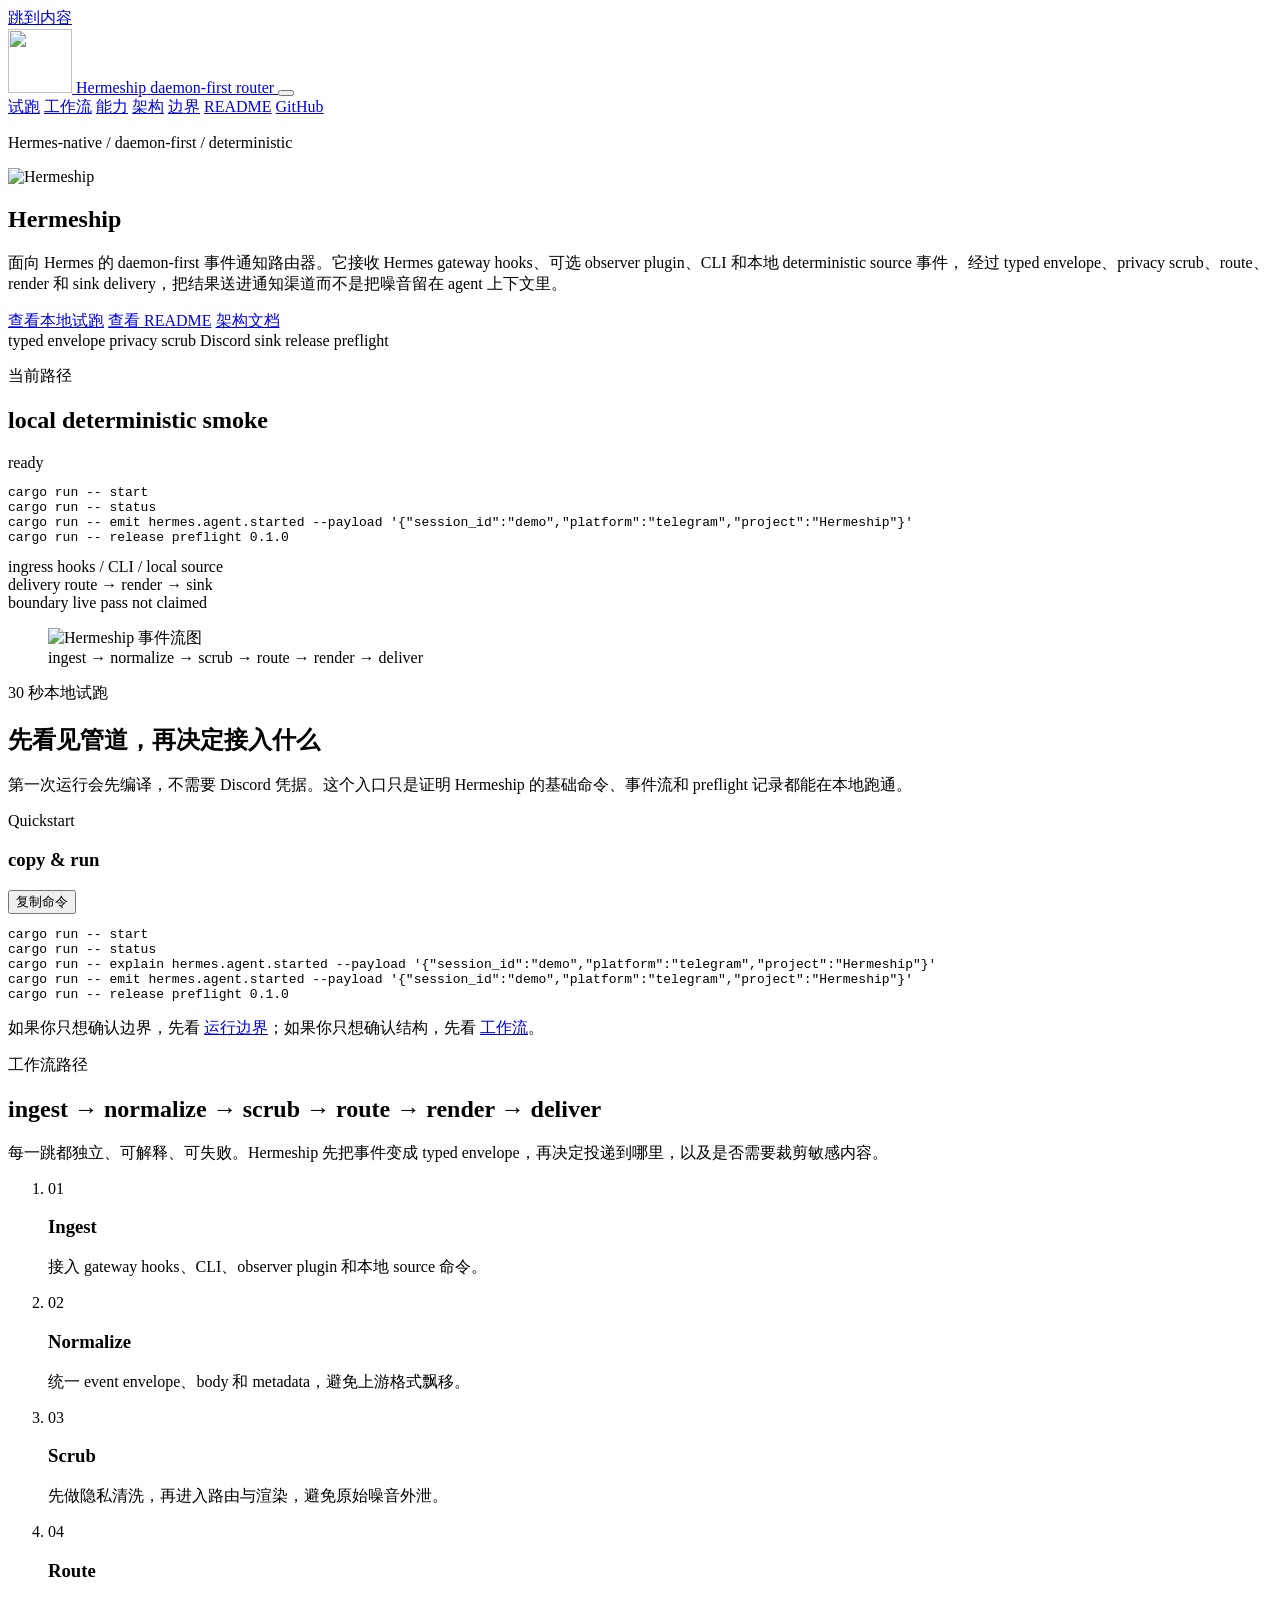
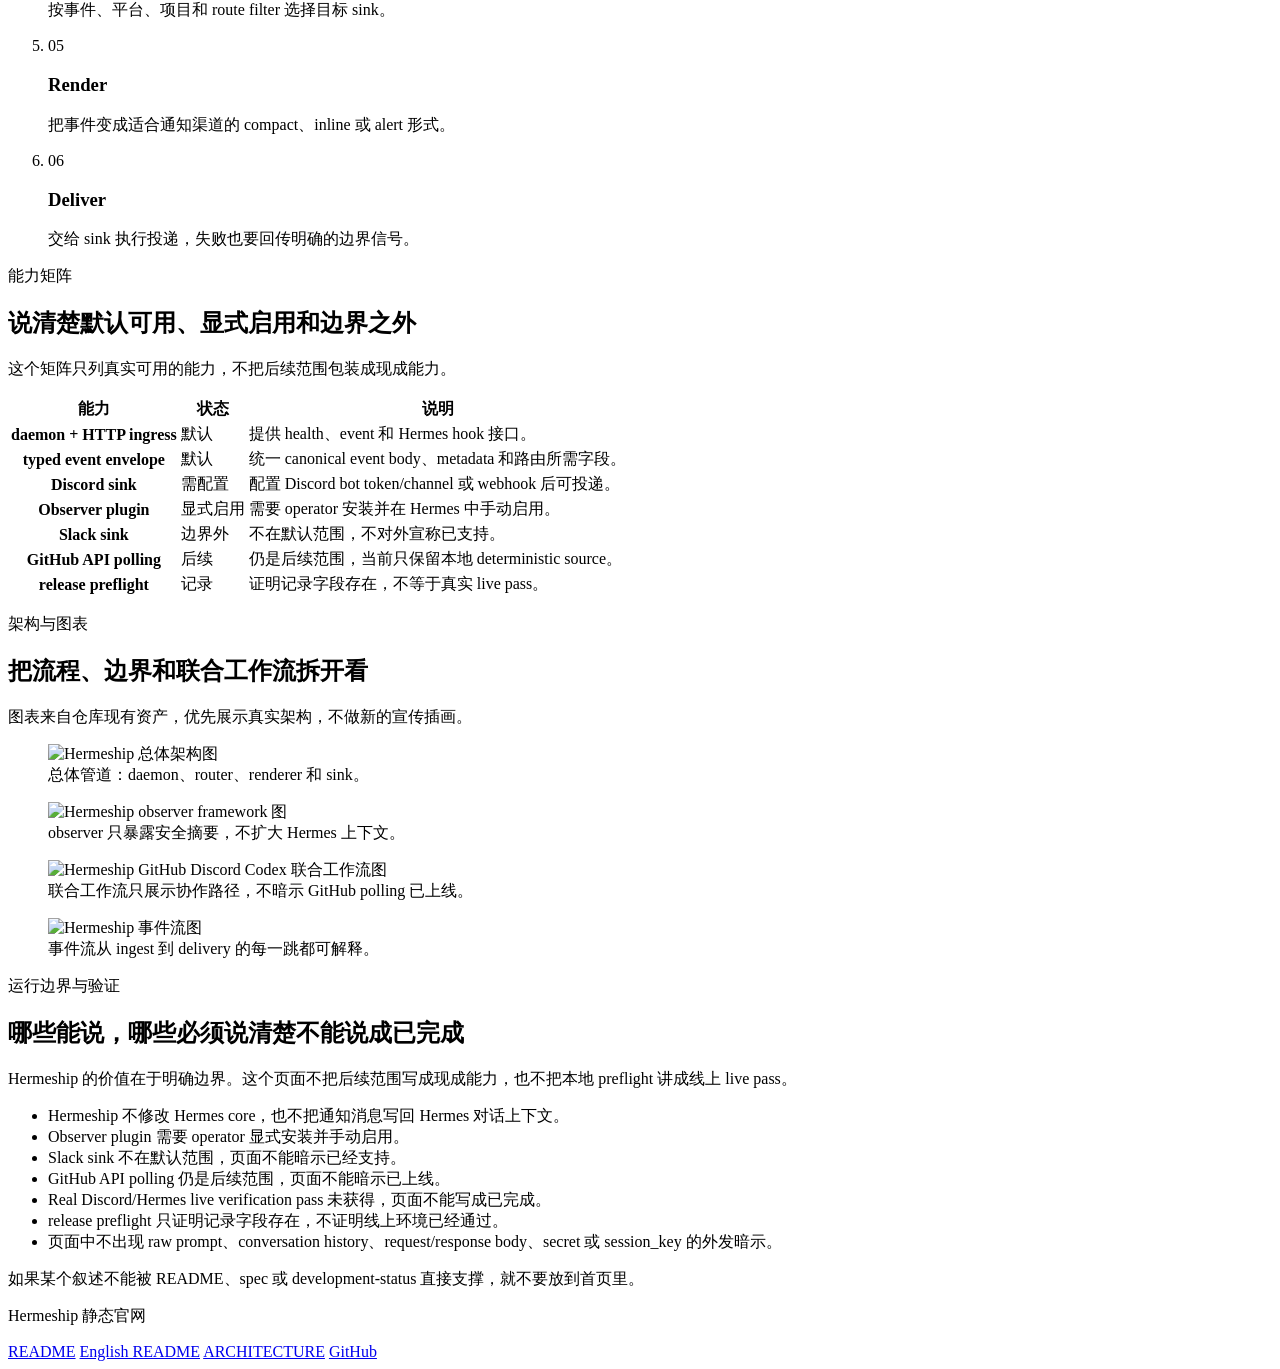
==== index.html @ 2b34359e "chore: 配置 Hermeship GitHub Pages 发布 - 新增 GitHub Pages Actions workflow，将 site/ 作为静态站根目录发布 - 添加 site/" ====
<!DOCTYPE html>
<html lang="zh-CN">
<head>
  <meta charset="utf-8" />
  <meta name="viewport" content="width=device-width, initial-scale=1" />
  <meta
    name="description"
    content="Hermeship 是面向 Hermes 的 daemon-first 事件通知路由器，接收 hooks、CLI 和本地 deterministic source 事件，并通过 typed envelope、privacy scrub、route、render 和 sink delivery 送达通知渠道。"
  />
  <meta name="theme-color" content="#090b10" />
  <title>Hermeship — daemon-first 事件通知路由器</title>
  <link rel="icon" href="./assets/branding/hermeship-icon.png" />
  <link rel="apple-touch-icon" href="./assets/branding/hermeship-icon.png" />
  <link rel="stylesheet" href="./css/styles.css?v=20260623-2" />
  <script src="./js/main.js?v=20260623-2" defer></script>
</head>
<body>
  <a class="skip-link" href="#main">跳到内容</a>

  <header class="site-header" id="top">
    <nav class="nav" aria-label="主要导航">
      <div class="container nav__inner">
        <a class="brand" href="#top" aria-label="Hermeship 首页">
          <img class="brand__icon" src="./assets/branding/hermeship-icon.png" alt="" width="64" height="64" />
          <span class="brand__text">
            <span class="brand__name">Hermeship</span>
            <span class="brand__meta">daemon-first router</span>
          </span>
        </a>

        <button class="nav__toggle" type="button" aria-expanded="false" aria-controls="primary-nav" aria-label="打开导航">
          <span></span>
          <span></span>
          <span></span>
        </button>

        <div class="nav__panel" id="primary-nav">
          <a href="#quickstart" data-nav-link>试跑</a>
          <a href="#workflow" data-nav-link>工作流</a>
          <a href="#capabilities" data-nav-link>能力</a>
          <a href="#architecture" data-nav-link>架构</a>
          <a href="#boundaries" data-nav-link>边界</a>
          <a class="nav__button" href="https://github.com/zcxGGmu/hermeship/blob/main/README.md" target="_blank" rel="noreferrer">README</a>
          <a class="nav__button nav__button--ghost" href="https://github.com/zcxGGmu/hermeship" target="_blank" rel="noreferrer">GitHub</a>
        </div>
      </div>
      <div class="nav__scrim" hidden></div>
    </nav>

    <section class="hero">
      <div class="container hero__grid">
        <div class="hero__copy">
          <p class="eyebrow">Hermes-native / daemon-first / deterministic</p>
          <img
            class="hero__lockup"
            src="./assets/branding/hermeship-lockup.png"
            alt="Hermeship"
            width="1280"
            height="360"
            loading="eager"
            decoding="async"
          />
          <h1>Hermeship</h1>
          <p class="hero__lede">
            面向 Hermes 的 daemon-first 事件通知路由器。它接收 Hermes gateway hooks、可选 observer plugin、CLI 和本地 deterministic source 事件，
            经过 typed envelope、privacy scrub、route、render 和 sink delivery，把结果送进通知渠道而不是把噪音留在 agent 上下文里。
          </p>

          <div class="hero__actions">
            <a class="button button--primary" href="#quickstart">查看本地试跑</a>
            <a class="button button--secondary" href="https://github.com/zcxGGmu/hermeship/blob/main/README.md" target="_blank" rel="noreferrer">查看 README</a>
            <a class="button button--secondary" href="https://github.com/zcxGGmu/hermeship/blob/main/ARCHITECTURE.md" target="_blank" rel="noreferrer">架构文档</a>
          </div>

          <div class="hero__chips" aria-label="核心特征">
            <span class="chip">typed envelope</span>
            <span class="chip">privacy scrub</span>
            <span class="chip">Discord sink</span>
            <span class="chip">release preflight</span>
          </div>
        </div>

        <aside class="hero__panel panel" aria-label="快速状态面板">
          <div class="panel__header">
            <div>
              <p class="panel__eyebrow">当前路径</p>
              <h2 class="panel__title">local deterministic smoke</h2>
            </div>
            <span class="status status--run">ready</span>
          </div>

          <pre class="terminal" id="hero-terminal"><code>cargo run -- start
cargo run -- status
cargo run -- emit hermes.agent.started --payload '{"session_id":"demo","platform":"telegram","project":"Hermeship"}'
cargo run -- release preflight 0.1.0</code></pre>

          <div class="panel__facts">
            <div class="fact">
              <span class="fact__label">ingress</span>
              <span class="fact__value">hooks / CLI / local source</span>
            </div>
            <div class="fact">
              <span class="fact__label">delivery</span>
              <span class="fact__value">route → render → sink</span>
            </div>
            <div class="fact">
              <span class="fact__label">boundary</span>
              <span class="fact__value">live pass not claimed</span>
            </div>
          </div>

          <figure class="panel__figure">
            <img
              src="./assets/diagrams/hermeship-event-flow.png"
              alt="Hermeship 事件流图"
              width="1280"
              height="760"
              loading="eager"
              decoding="async"
            />
            <figcaption>ingest → normalize → scrub → route → render → deliver</figcaption>
          </figure>
        </aside>
      </div>
    </section>
  </header>

  <main id="main">
    <section class="section" id="quickstart">
      <div class="container section__grid">
        <div class="section__intro">
          <p class="eyebrow">30 秒本地试跑</p>
          <h2>先看见管道，再决定接入什么</h2>
          <p>
            第一次运行会先编译，不需要 Discord 凭据。这个入口只是证明 Hermeship 的基础命令、事件流和 preflight 记录都能在本地跑通。
          </p>
        </div>

        <div class="panel">
          <div class="panel__header panel__header--tight">
            <div>
              <p class="panel__eyebrow">Quickstart</p>
              <h3 class="panel__title">copy & run</h3>
            </div>
            <button class="button button--small" type="button" data-copy-target="#quickstart-code">复制命令</button>
          </div>

          <pre class="terminal" id="quickstart-code"><code>cargo run -- start
cargo run -- status
cargo run -- explain hermes.agent.started --payload '{"session_id":"demo","platform":"telegram","project":"Hermeship"}'
cargo run -- emit hermes.agent.started --payload '{"session_id":"demo","platform":"telegram","project":"Hermeship"}'
cargo run -- release preflight 0.1.0</code></pre>

          <div class="panel__note">
            <p>如果你只想确认边界，先看 <a href="#boundaries">运行边界</a>；如果你只想确认结构，先看 <a href="#workflow">工作流</a>。</p>
          </div>
        </div>
      </div>
    </section>

    <section class="section section--alt" id="workflow">
      <div class="container">
        <div class="section__intro section__intro--center">
          <p class="eyebrow">工作流路径</p>
          <h2>ingest → normalize → scrub → route → render → deliver</h2>
          <p>每一跳都独立、可解释、可失败。Hermeship 先把事件变成 typed envelope，再决定投递到哪里，以及是否需要裁剪敏感内容。</p>
        </div>

        <ol class="flow">
          <li class="flow__step">
            <span class="flow__index">01</span>
            <h3>Ingest</h3>
            <p>接入 gateway hooks、CLI、observer plugin 和本地 source 命令。</p>
          </li>
          <li class="flow__step">
            <span class="flow__index">02</span>
            <h3>Normalize</h3>
            <p>统一 event envelope、body 和 metadata，避免上游格式飘移。</p>
          </li>
          <li class="flow__step">
            <span class="flow__index">03</span>
            <h3>Scrub</h3>
            <p>先做隐私清洗，再进入路由与渲染，避免原始噪音外泄。</p>
          </li>
          <li class="flow__step">
            <span class="flow__index">04</span>
            <h3>Route</h3>
            <p>按事件、平台、项目和 route filter 选择目标 sink。</p>
          </li>
          <li class="flow__step">
            <span class="flow__index">05</span>
            <h3>Render</h3>
            <p>把事件变成适合通知渠道的 compact、inline 或 alert 形式。</p>
          </li>
          <li class="flow__step">
            <span class="flow__index">06</span>
            <h3>Deliver</h3>
            <p>交给 sink 执行投递，失败也要回传明确的边界信号。</p>
          </li>
        </ol>
      </div>
    </section>

    <section class="section" id="capabilities">
      <div class="container section__grid section__grid--stack">
        <div class="section__intro">
          <p class="eyebrow">能力矩阵</p>
          <h2>说清楚默认可用、显式启用和边界之外</h2>
          <p>这个矩阵只列真实可用的能力，不把后续范围包装成现成能力。</p>
        </div>

        <div class="panel">
          <table class="matrix">
            <thead>
              <tr>
                <th scope="col">能力</th>
                <th scope="col">状态</th>
                <th scope="col">说明</th>
              </tr>
            </thead>
            <tbody>
              <tr>
                <th scope="row">daemon + HTTP ingress</th>
                <td><span class="status status--run">默认</span></td>
                <td>提供 health、event 和 Hermes hook 接口。</td>
              </tr>
              <tr>
                <th scope="row">typed event envelope</th>
                <td><span class="status status--run">默认</span></td>
                <td>统一 canonical event body、metadata 和路由所需字段。</td>
              </tr>
              <tr>
                <th scope="row">Discord sink</th>
                <td><span class="status status--warn">需配置</span></td>
                <td>配置 Discord bot token/channel 或 webhook 后可投递。</td>
              </tr>
              <tr>
                <th scope="row">Observer plugin</th>
                <td><span class="status status--warn">显式启用</span></td>
                <td>需要 operator 安装并在 Hermes 中手动启用。</td>
              </tr>
              <tr>
                <th scope="row">Slack sink</th>
                <td><span class="status status--off">边界外</span></td>
                <td>不在默认范围，不对外宣称已支持。</td>
              </tr>
              <tr>
                <th scope="row">GitHub API polling</th>
                <td><span class="status status--off">后续</span></td>
                <td>仍是后续范围，当前只保留本地 deterministic source。</td>
              </tr>
              <tr>
                <th scope="row">release preflight</th>
                <td><span class="status status--warn">记录</span></td>
                <td>证明记录字段存在，不等于真实 live pass。</td>
              </tr>
            </tbody>
          </table>
        </div>
      </div>
    </section>

    <section class="section section--alt" id="architecture">
      <div class="container">
        <div class="section__intro section__intro--center">
          <p class="eyebrow">架构与图表</p>
          <h2>把流程、边界和联合工作流拆开看</h2>
          <p>图表来自仓库现有资产，优先展示真实架构，不做新的宣传插画。</p>
        </div>

        <div class="diagram-grid">
          <figure class="diagram">
            <img
              src="./assets/diagrams/hermeship-architecture.png"
              alt="Hermeship 总体架构图"
              width="1280"
              height="760"
              loading="eager"
              decoding="async"
            />
            <figcaption>总体管道：daemon、router、renderer 和 sink。</figcaption>
          </figure>
          <figure class="diagram">
            <img
              src="./assets/diagrams/hermeship-observer-framework.png"
              alt="Hermeship observer framework 图"
              width="1280"
              height="760"
              loading="lazy"
              decoding="async"
            />
            <figcaption>observer 只暴露安全摘要，不扩大 Hermes 上下文。</figcaption>
          </figure>
          <figure class="diagram">
            <img
              src="./assets/diagrams/hermeship-github-discord-codex-workflow.png"
              alt="Hermeship GitHub Discord Codex 联合工作流图"
              width="1280"
              height="760"
              loading="lazy"
              decoding="async"
            />
            <figcaption>联合工作流只展示协作路径，不暗示 GitHub polling 已上线。</figcaption>
          </figure>
          <figure class="diagram">
            <img
              src="./assets/diagrams/hermeship-event-flow.png"
              alt="Hermeship 事件流图"
              width="1280"
              height="760"
              loading="lazy"
              decoding="async"
            />
            <figcaption>事件流从 ingest 到 delivery 的每一跳都可解释。</figcaption>
          </figure>
        </div>
      </div>
    </section>

    <section class="section" id="boundaries">
      <div class="container section__grid">
        <div class="section__intro">
          <p class="eyebrow">运行边界与验证</p>
          <h2>哪些能说，哪些必须说清楚不能说成已完成</h2>
          <p>
            Hermeship 的价值在于明确边界。这个页面不把后续范围写成现成能力，也不把本地 preflight 讲成线上 live pass。
          </p>
        </div>

        <div class="panel">
          <ul class="boundary-list">
            <li>Hermeship 不修改 Hermes core，也不把通知消息写回 Hermes 对话上下文。</li>
            <li>Observer plugin 需要 operator 显式安装并手动启用。</li>
            <li>Slack sink 不在默认范围，页面不能暗示已经支持。</li>
            <li>GitHub API polling 仍是后续范围，页面不能暗示已上线。</li>
            <li>Real Discord/Hermes live verification pass 未获得，页面不能写成已完成。</li>
            <li>release preflight 只证明记录字段存在，不证明线上环境已经通过。</li>
            <li>页面中不出现 raw prompt、conversation history、request/response body、secret 或 session_key 的外发暗示。</li>
          </ul>

          <div class="panel__note panel__note--strong">
            <p>如果某个叙述不能被 README、spec 或 development-status 直接支撑，就不要放到首页里。</p>
          </div>
        </div>
      </div>
    </section>
  </main>

  <footer class="site-footer">
    <div class="container site-footer__inner">
      <p>Hermeship 静态官网</p>
      <div class="site-footer__links">
        <a href="https://github.com/zcxGGmu/hermeship/blob/main/README.md" target="_blank" rel="noreferrer">README</a>
        <a href="https://github.com/zcxGGmu/hermeship/blob/main/README.en.md" target="_blank" rel="noreferrer">English README</a>
        <a href="https://github.com/zcxGGmu/hermeship/blob/main/ARCHITECTURE.md" target="_blank" rel="noreferrer">ARCHITECTURE</a>
        <a href="https://github.com/zcxGGmu/hermeship" target="_blank" rel="noreferrer">GitHub</a>
      </div>
    </div>
  </footer>
</body>
</html>
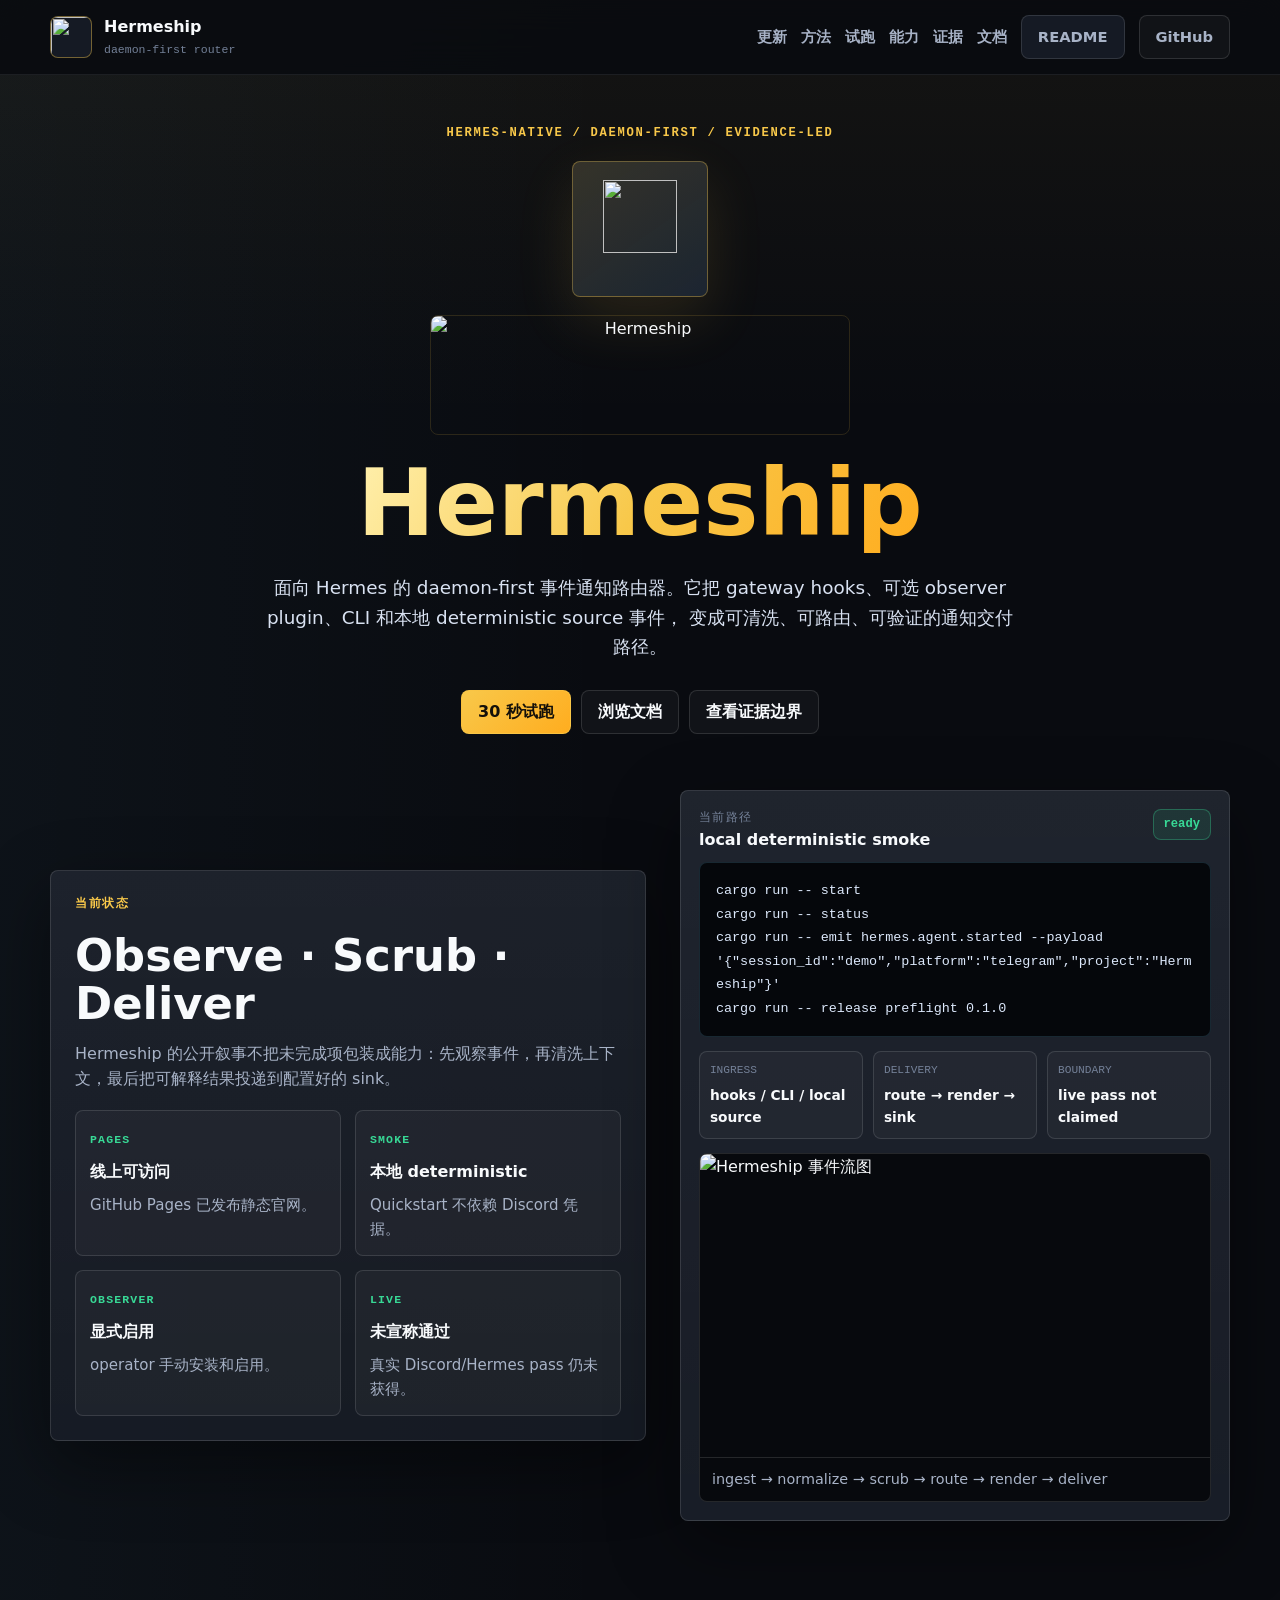
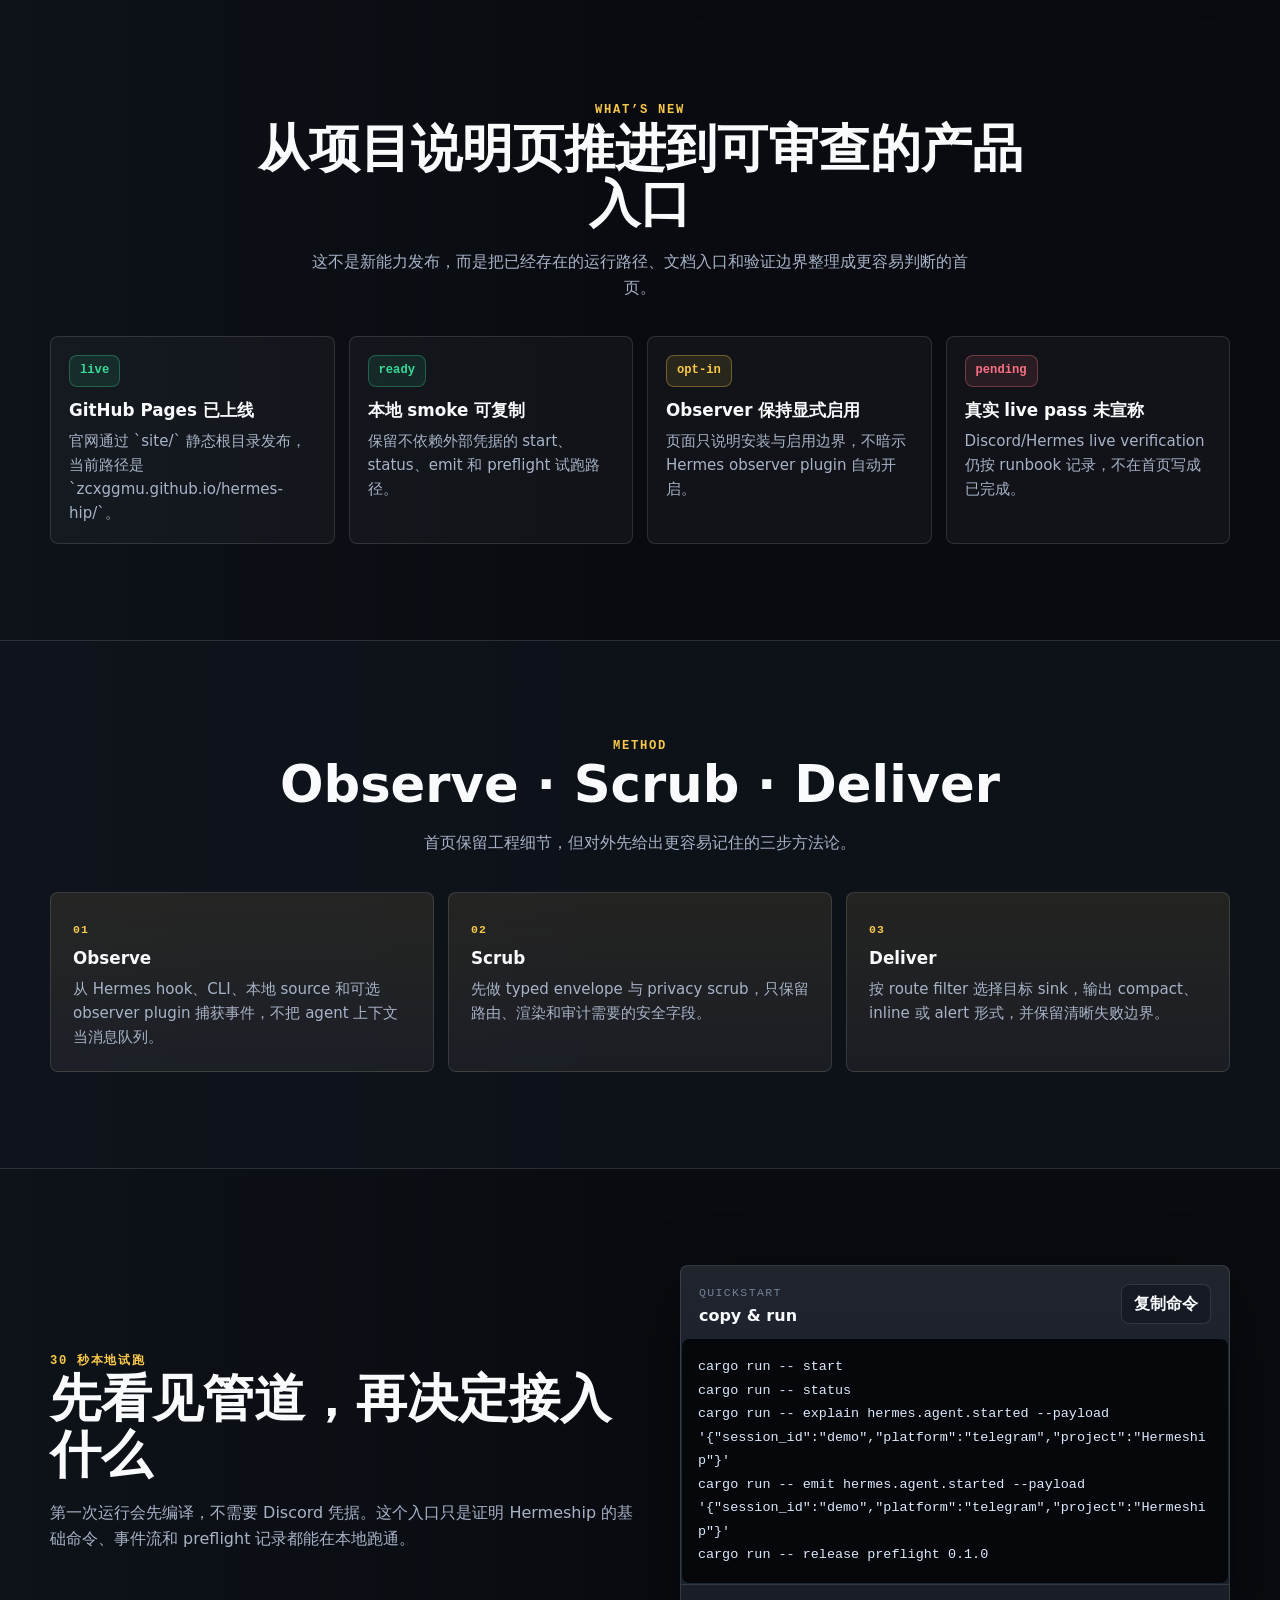
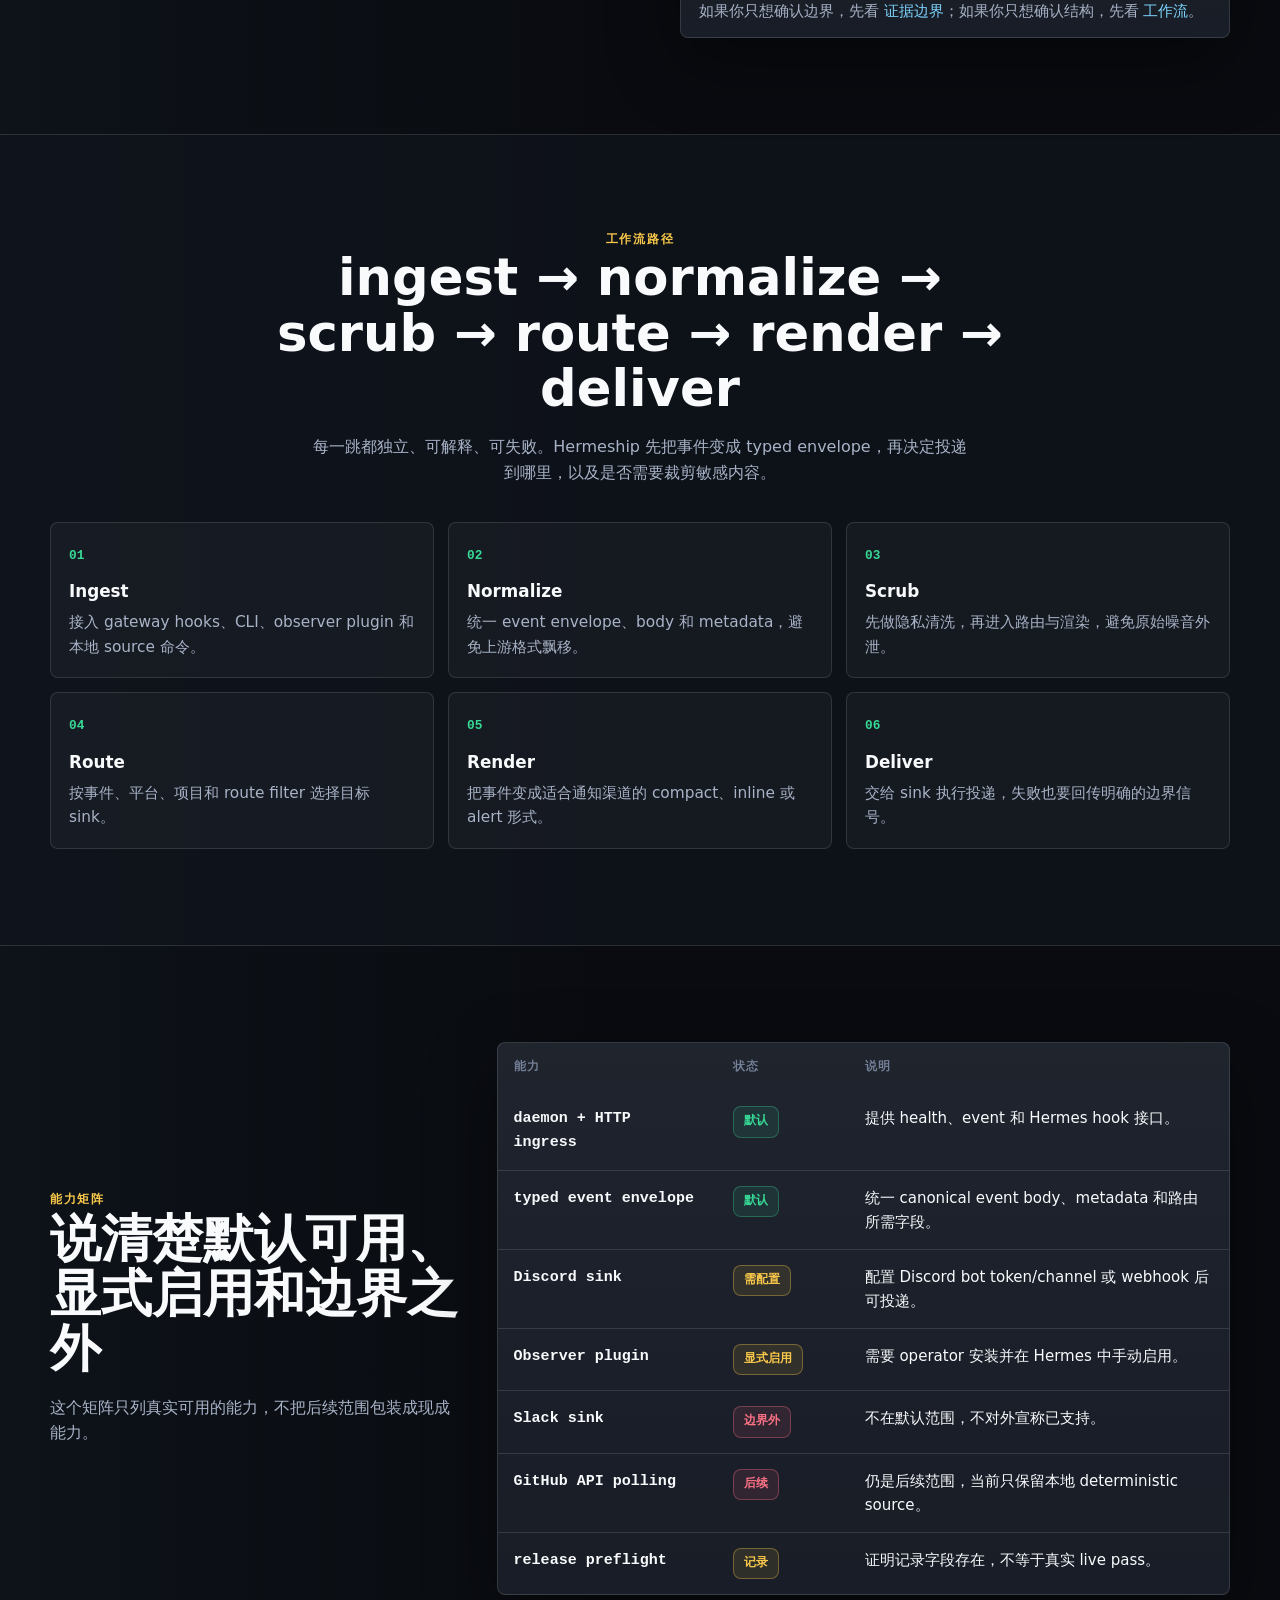
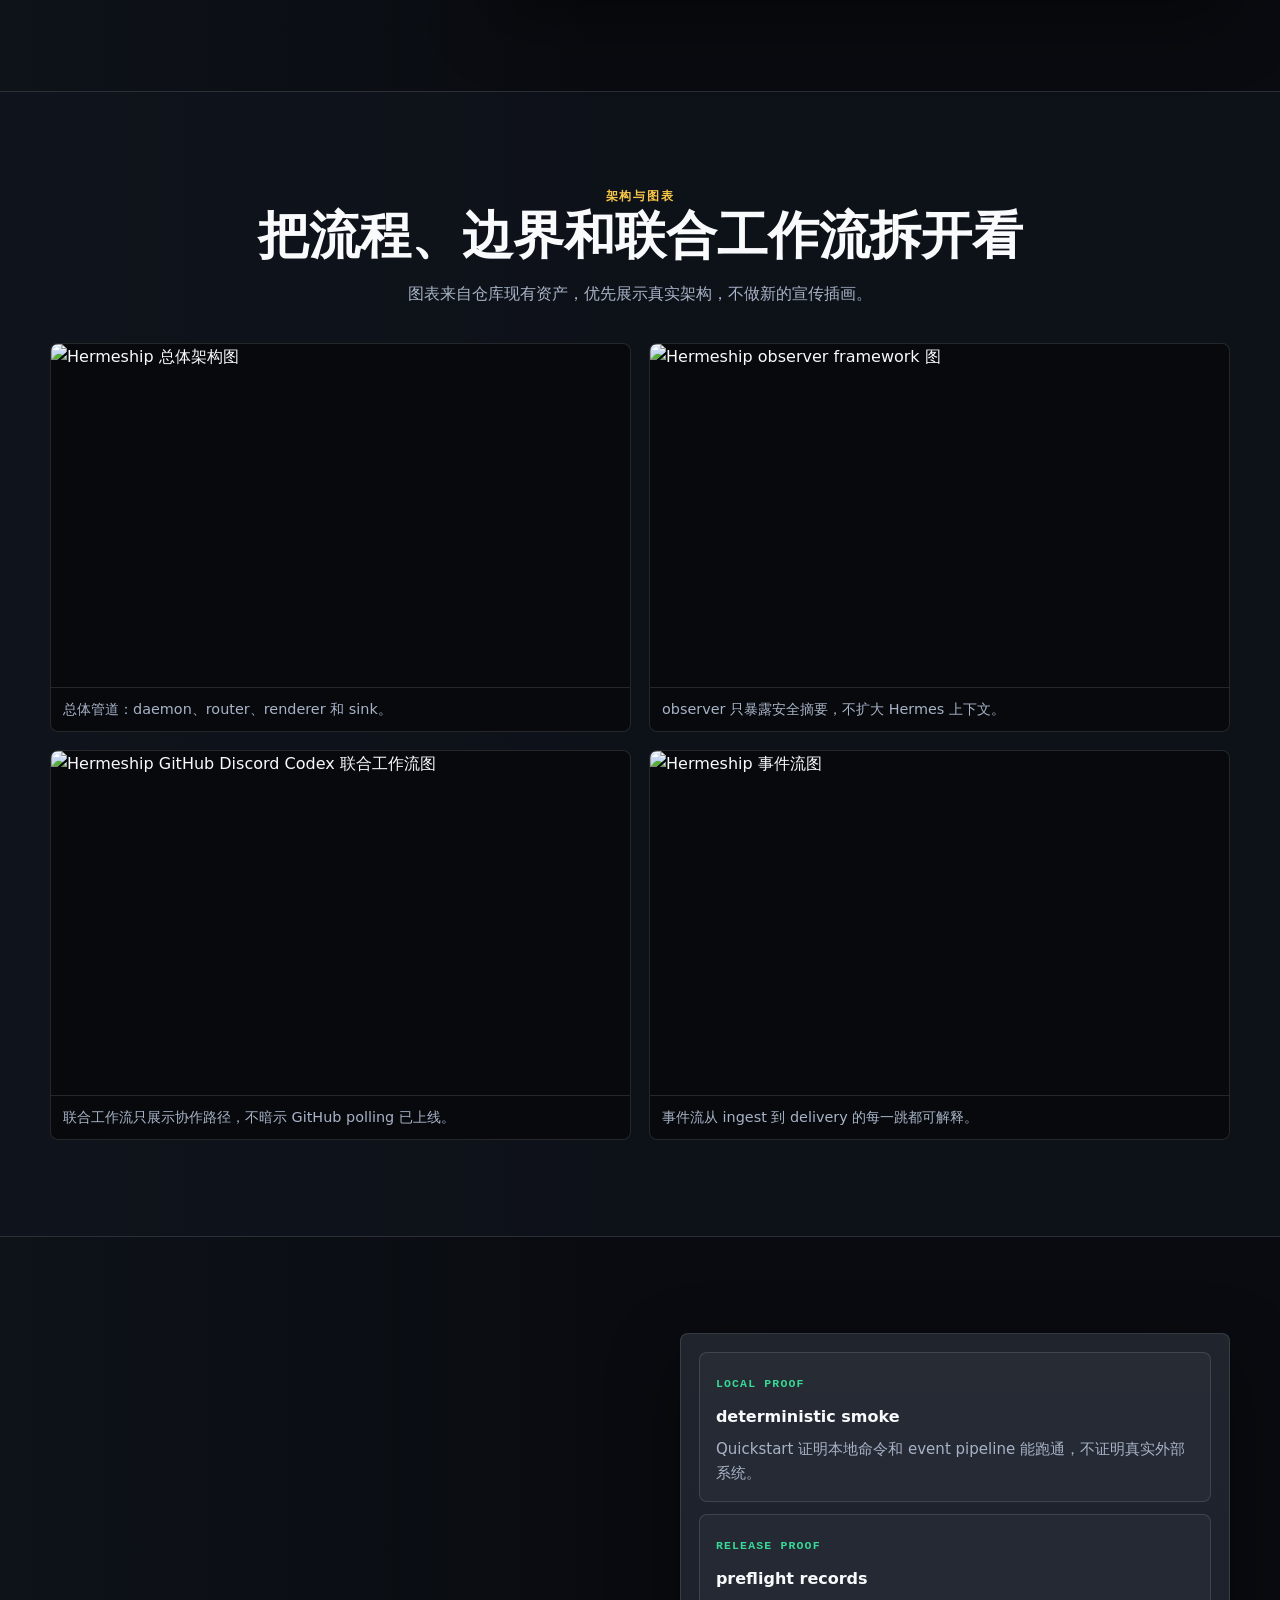
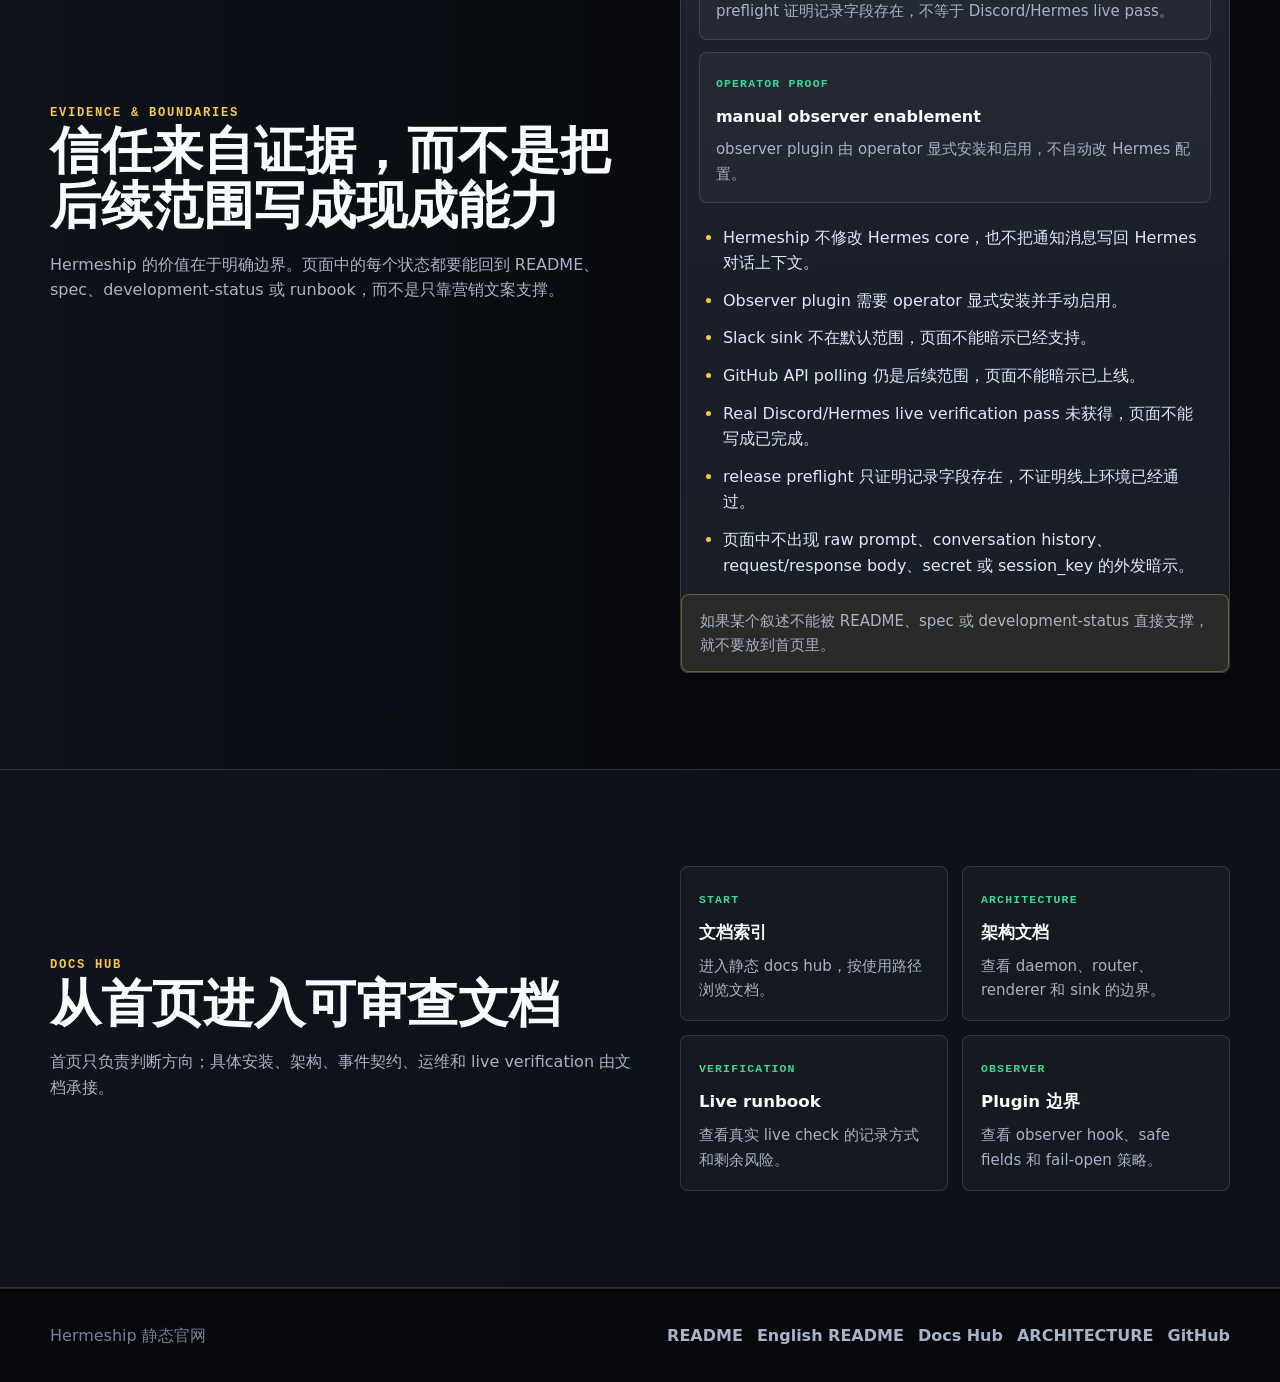
==== commit b5503ae1: "site: 提升 Hermeship 官网成熟度 - 首页新增 What’s New、Observe/Scrub/Deliver 方法论、Evidence 和 Docs Hub preview - 首" ====
--- a/index.html
+++ b/index.html
@@ -11,7 +11,7 @@
   <title>Hermeship — daemon-first 事件通知路由器</title>
   <link rel="icon" href="./assets/branding/hermeship-icon.png" />
   <link rel="apple-touch-icon" href="./assets/branding/hermeship-icon.png" />
-  <link rel="stylesheet" href="./css/styles.css?v=20260623-2" />
+  <link rel="stylesheet" href="./css/styles.css?v=20260624-1" />
   <script src="./js/main.js?v=20260623-2" defer></script>
 </head>
 <body>
@@ -35,48 +35,83 @@
         </button>
 
         <div class="nav__panel" id="primary-nav">
+          <a href="#whats-new" data-nav-link>更新</a>
+          <a href="#method" data-nav-link>方法</a>
           <a href="#quickstart" data-nav-link>试跑</a>
-          <a href="#workflow" data-nav-link>工作流</a>
           <a href="#capabilities" data-nav-link>能力</a>
-          <a href="#architecture" data-nav-link>架构</a>
-          <a href="#boundaries" data-nav-link>边界</a>
-          <a class="nav__button" href="https://github.com/zcxGGmu/hermeship/blob/main/README.md" target="_blank" rel="noreferrer">README</a>
-          <a class="nav__button nav__button--ghost" href="https://github.com/zcxGGmu/hermeship" target="_blank" rel="noreferrer">GitHub</a>
+          <a href="#evidence" data-nav-link>证据</a>
+          <a href="./docs/">文档</a>
+          <a class="nav__button" href="https://github.com/zcxGGmu/hermes-hip/blob/main/README.md" target="_blank" rel="noreferrer">README</a>
+          <a class="nav__button nav__button--ghost" href="https://github.com/zcxGGmu/hermes-hip" target="_blank" rel="noreferrer">GitHub</a>
         </div>
       </div>
       <div class="nav__scrim" hidden></div>
     </nav>
 
     <section class="hero">
-      <div class="container hero__grid">
-        <div class="hero__copy">
-          <p class="eyebrow">Hermes-native / daemon-first / deterministic</p>
+      <div class="container hero__identity">
+        <p class="eyebrow">Hermes-native / daemon-first / evidence-led</p>
+        <span class="hero__icon-frame" aria-hidden="true">
           <img
-            class="hero__lockup"
-            src="./assets/branding/hermeship-lockup.png"
-            alt="Hermeship"
-            width="1280"
-            height="360"
+            class="hero__icon"
+            src="./assets/branding/hermeship-icon.png"
+            alt=""
+            width="512"
+            height="512"
             loading="eager"
             decoding="async"
           />
-          <h1>Hermeship</h1>
-          <p class="hero__lede">
-            面向 Hermes 的 daemon-first 事件通知路由器。它接收 Hermes gateway hooks、可选 observer plugin、CLI 和本地 deterministic source 事件，
-            经过 typed envelope、privacy scrub、route、render 和 sink delivery，把结果送进通知渠道而不是把噪音留在 agent 上下文里。
+        </span>
+        <img
+          class="hero__lockup"
+          src="./assets/branding/hermeship-lockup.png"
+          alt="Hermeship"
+          width="1280"
+          height="360"
+          loading="eager"
+          decoding="async"
+        />
+        <h1>Hermeship</h1>
+        <p class="hero__lede">
+          面向 Hermes 的 daemon-first 事件通知路由器。它把 gateway hooks、可选 observer plugin、CLI 和本地 deterministic source 事件，
+          变成可清洗、可路由、可验证的通知交付路径。
+        </p>
+
+        <div class="hero__actions">
+          <a class="button button--primary" href="#quickstart">30 秒试跑</a>
+          <a class="button button--secondary" href="./docs/">浏览文档</a>
+          <a class="button button--secondary" href="#evidence">查看证据边界</a>
+        </div>
+      </div>
+
+      <div class="container hero__grid">
+        <div class="hero__copy proof-panel">
+          <p class="eyebrow">当前状态</p>
+          <h2>Observe · Scrub · Deliver</h2>
+          <p>
+            Hermeship 的公开叙事不把未完成项包装成能力：先观察事件，再清洗上下文，最后把可解释结果投递到配置好的 sink。
           </p>
-
-          <div class="hero__actions">
-            <a class="button button--primary" href="#quickstart">查看本地试跑</a>
-            <a class="button button--secondary" href="https://github.com/zcxGGmu/hermeship/blob/main/README.md" target="_blank" rel="noreferrer">查看 README</a>
-            <a class="button button--secondary" href="https://github.com/zcxGGmu/hermeship/blob/main/ARCHITECTURE.md" target="_blank" rel="noreferrer">架构文档</a>
-          </div>
-
-          <div class="hero__chips" aria-label="核心特征">
-            <span class="chip">typed envelope</span>
-            <span class="chip">privacy scrub</span>
-            <span class="chip">Discord sink</span>
-            <span class="chip">release preflight</span>
+          <div class="proof-grid" aria-label="当前证明点">
+            <div class="proof-card">
+              <span class="proof-card__label">Pages</span>
+              <strong>线上可访问</strong>
+              <p>GitHub Pages 已发布静态官网。</p>
+            </div>
+            <div class="proof-card">
+              <span class="proof-card__label">Smoke</span>
+              <strong>本地 deterministic</strong>
+              <p>Quickstart 不依赖 Discord 凭据。</p>
+            </div>
+            <div class="proof-card">
+              <span class="proof-card__label">Observer</span>
+              <strong>显式启用</strong>
+              <p>operator 手动安装和启用。</p>
+            </div>
+            <div class="proof-card">
+              <span class="proof-card__label">Live</span>
+              <strong>未宣称通过</strong>
+              <p>真实 Discord/Hermes pass 仍未获得。</p>
+            </div>
           </div>
         </div>
 
@@ -126,6 +161,67 @@
   </header>
 
   <main id="main">
+    <section class="section" id="whats-new">
+      <div class="container">
+        <div class="section__intro section__intro--center">
+          <p class="eyebrow">What’s New</p>
+          <h2>从项目说明页推进到可审查的产品入口</h2>
+          <p>这不是新能力发布，而是把已经存在的运行路径、文档入口和验证边界整理成更容易判断的首页。</p>
+        </div>
+
+        <div class="status-grid">
+          <article class="status-card">
+            <span class="status status--run">live</span>
+            <h3>GitHub Pages 已上线</h3>
+            <p>官网通过 `site/` 静态根目录发布，当前路径是 `zcxggmu.github.io/hermes-hip/`。</p>
+          </article>
+          <article class="status-card">
+            <span class="status status--run">ready</span>
+            <h3>本地 smoke 可复制</h3>
+            <p>保留不依赖外部凭据的 start、status、emit 和 preflight 试跑路径。</p>
+          </article>
+          <article class="status-card">
+            <span class="status status--warn">opt-in</span>
+            <h3>Observer 保持显式启用</h3>
+            <p>页面只说明安装与启用边界，不暗示 Hermes observer plugin 自动开启。</p>
+          </article>
+          <article class="status-card">
+            <span class="status status--off">pending</span>
+            <h3>真实 live pass 未宣称</h3>
+            <p>Discord/Hermes live verification 仍按 runbook 记录，不在首页写成已完成。</p>
+          </article>
+        </div>
+      </div>
+    </section>
+
+    <section class="section section--alt" id="method">
+      <div class="container">
+        <div class="section__intro section__intro--center">
+          <p class="eyebrow">Method</p>
+          <h2>Observe · Scrub · Deliver</h2>
+          <p>首页保留工程细节，但对外先给出更容易记住的三步方法论。</p>
+        </div>
+
+        <div class="method-grid">
+          <article class="method-card">
+            <span class="method-card__index">01</span>
+            <h3>Observe</h3>
+            <p>从 Hermes hook、CLI、本地 source 和可选 observer plugin 捕获事件，不把 agent 上下文当消息队列。</p>
+          </article>
+          <article class="method-card">
+            <span class="method-card__index">02</span>
+            <h3>Scrub</h3>
+            <p>先做 typed envelope 与 privacy scrub，只保留路由、渲染和审计需要的安全字段。</p>
+          </article>
+          <article class="method-card">
+            <span class="method-card__index">03</span>
+            <h3>Deliver</h3>
+            <p>按 route filter 选择目标 sink，输出 compact、inline 或 alert 形式，并保留清晰失败边界。</p>
+          </article>
+        </div>
+      </div>
+    </section>
+
     <section class="section" id="quickstart">
       <div class="container section__grid">
         <div class="section__intro">
@@ -152,7 +248,7 @@
 cargo run -- release preflight 0.1.0</code></pre>
 
           <div class="panel__note">
-            <p>如果你只想确认边界，先看 <a href="#boundaries">运行边界</a>；如果你只想确认结构，先看 <a href="#workflow">工作流</a>。</p>
+            <p>如果你只想确认边界，先看 <a href="#evidence">证据边界</a>；如果你只想确认结构，先看 <a href="#workflow">工作流</a>。</p>
           </div>
         </div>
       </div>
@@ -317,17 +413,35 @@
       </div>
     </section>
 
-    <section class="section" id="boundaries">
+    <section class="section" id="evidence">
       <div class="container section__grid">
         <div class="section__intro">
-          <p class="eyebrow">运行边界与验证</p>
-          <h2>哪些能说，哪些必须说清楚不能说成已完成</h2>
+          <p class="eyebrow">Evidence & Boundaries</p>
+          <h2>信任来自证据，而不是把后续范围写成现成能力</h2>
           <p>
-            Hermeship 的价值在于明确边界。这个页面不把后续范围写成现成能力，也不把本地 preflight 讲成线上 live pass。
+            Hermeship 的价值在于明确边界。页面中的每个状态都要能回到 README、spec、development-status 或 runbook，而不是只靠营销文案支撑。
           </p>
         </div>
 
         <div class="panel">
+          <div class="evidence-list">
+            <div class="evidence-item">
+              <span>Local proof</span>
+              <strong>deterministic smoke</strong>
+              <p>Quickstart 证明本地命令和 event pipeline 能跑通，不证明真实外部系统。</p>
+            </div>
+            <div class="evidence-item">
+              <span>Release proof</span>
+              <strong>preflight records</strong>
+              <p>preflight 证明记录字段存在，不等于 Discord/Hermes live pass。</p>
+            </div>
+            <div class="evidence-item">
+              <span>Operator proof</span>
+              <strong>manual observer enablement</strong>
+              <p>observer plugin 由 operator 显式安装和启用，不自动改 Hermes 配置。</p>
+            </div>
+          </div>
+
           <ul class="boundary-list">
             <li>Hermeship 不修改 Hermes core，也不把通知消息写回 Hermes 对话上下文。</li>
             <li>Observer plugin 需要 operator 显式安装并手动启用。</li>
@@ -344,16 +458,50 @@
         </div>
       </div>
     </section>
+
+    <section class="section section--alt" id="docs">
+      <div class="container section__grid">
+        <div class="section__intro">
+          <p class="eyebrow">Docs Hub</p>
+          <h2>从首页进入可审查文档</h2>
+          <p>首页只负责判断方向；具体安装、架构、事件契约、运维和 live verification 由文档承接。</p>
+        </div>
+
+        <div class="docs-grid">
+          <a class="doc-card" href="./docs/">
+            <span>Start</span>
+            <strong>文档索引</strong>
+            <p>进入静态 docs hub，按使用路径浏览文档。</p>
+          </a>
+          <a class="doc-card" href="https://github.com/zcxGGmu/hermes-hip/blob/main/ARCHITECTURE.md" target="_blank" rel="noreferrer">
+            <span>Architecture</span>
+            <strong>架构文档</strong>
+            <p>查看 daemon、router、renderer 和 sink 的边界。</p>
+          </a>
+          <a class="doc-card" href="https://github.com/zcxGGmu/hermes-hip/blob/main/docs/live-verification.md" target="_blank" rel="noreferrer">
+            <span>Verification</span>
+            <strong>Live runbook</strong>
+            <p>查看真实 live check 的记录方式和剩余风险。</p>
+          </a>
+          <a class="doc-card" href="https://github.com/zcxGGmu/hermes-hip/blob/main/docs/observer-plugin.md" target="_blank" rel="noreferrer">
+            <span>Observer</span>
+            <strong>Plugin 边界</strong>
+            <p>查看 observer hook、safe fields 和 fail-open 策略。</p>
+          </a>
+        </div>
+      </div>
+    </section>
   </main>
 
   <footer class="site-footer">
     <div class="container site-footer__inner">
       <p>Hermeship 静态官网</p>
       <div class="site-footer__links">
-        <a href="https://github.com/zcxGGmu/hermeship/blob/main/README.md" target="_blank" rel="noreferrer">README</a>
-        <a href="https://github.com/zcxGGmu/hermeship/blob/main/README.en.md" target="_blank" rel="noreferrer">English README</a>
-        <a href="https://github.com/zcxGGmu/hermeship/blob/main/ARCHITECTURE.md" target="_blank" rel="noreferrer">ARCHITECTURE</a>
-        <a href="https://github.com/zcxGGmu/hermeship" target="_blank" rel="noreferrer">GitHub</a>
+        <a href="https://github.com/zcxGGmu/hermes-hip/blob/main/README.md" target="_blank" rel="noreferrer">README</a>
+        <a href="https://github.com/zcxGGmu/hermes-hip/blob/main/README.en.md" target="_blank" rel="noreferrer">English README</a>
+        <a href="./docs/">Docs Hub</a>
+        <a href="https://github.com/zcxGGmu/hermes-hip/blob/main/ARCHITECTURE.md" target="_blank" rel="noreferrer">ARCHITECTURE</a>
+        <a href="https://github.com/zcxGGmu/hermes-hip" target="_blank" rel="noreferrer">GitHub</a>
       </div>
     </div>
   </footer>
--- a/css/styles.css
+++ b/css/styles.css
@@ -0,0 +1,1066 @@
+:root {
+  color-scheme: dark;
+  --bg: #090b10;
+  --bg-alt: #10141d;
+  --surface: #151a24;
+  --surface-strong: #1b2230;
+  --text: #f8fafc;
+  --muted: #a8b3c7;
+  --subtle: #748198;
+  --line: rgba(255, 255, 255, 0.12);
+  --line-strong: rgba(248, 200, 74, 0.32);
+  --brand: #f8c84a;
+  --brand-strong: #ffad1f;
+  --run: #38d996;
+  --link: #7dd3fc;
+  --danger: #fb7185;
+  --shadow: 0 24px 70px rgba(0, 0, 0, 0.42);
+  --radius: 8px;
+  --max: 1180px;
+  --sans: Inter, ui-sans-serif, system-ui, -apple-system, BlinkMacSystemFont, "Segoe UI", sans-serif;
+  --mono: "JetBrains Mono", "SFMono-Regular", Consolas, "Liberation Mono", monospace;
+}
+
+* {
+  box-sizing: border-box;
+}
+
+html {
+  scroll-behavior: smooth;
+  scroll-padding-top: 88px;
+}
+
+body {
+  margin: 0;
+  min-height: 100vh;
+  overflow-x: hidden;
+  background:
+    linear-gradient(180deg, rgba(248, 200, 74, 0.05), rgba(9, 11, 16, 0) 420px),
+    linear-gradient(90deg, rgba(125, 211, 252, 0.04), rgba(9, 11, 16, 0) 48%),
+    var(--bg);
+  color: var(--text);
+  font-family: var(--sans);
+  font-size: 16px;
+  line-height: 1.6;
+  -webkit-font-smoothing: antialiased;
+  text-rendering: optimizeLegibility;
+}
+
+img {
+  display: block;
+  max-width: 100%;
+}
+
+a {
+  color: var(--link);
+  text-decoration: none;
+}
+
+a:hover {
+  color: var(--brand);
+}
+
+button,
+a {
+  -webkit-tap-highlight-color: transparent;
+}
+
+button {
+  font: inherit;
+}
+
+:focus-visible {
+  outline: 2px solid var(--brand);
+  outline-offset: 3px;
+}
+
+::selection {
+  background: rgba(248, 200, 74, 0.28);
+  color: var(--text);
+}
+
+h1,
+h2,
+h3,
+p {
+  margin-top: 0;
+}
+
+h1,
+h2,
+h3 {
+  letter-spacing: 0;
+  line-height: 1.08;
+}
+
+h1 {
+  margin-bottom: 20px;
+  font-size: clamp(3rem, 8vw, 5.8rem);
+  background: linear-gradient(120deg, #fff0ad, var(--brand), var(--brand-strong));
+  -webkit-background-clip: text;
+  background-clip: text;
+  color: transparent;
+}
+
+h2 {
+  margin-bottom: 18px;
+  font-size: clamp(2rem, 4vw, 3.25rem);
+}
+
+h3 {
+  margin-bottom: 10px;
+  font-size: 1.05rem;
+}
+
+p {
+  color: var(--muted);
+}
+
+code,
+pre {
+  font-family: var(--mono);
+}
+
+.container {
+  width: min(100% - 40px, var(--max));
+  margin: 0 auto;
+}
+
+.skip-link {
+  position: fixed;
+  top: 12px;
+  left: 12px;
+  z-index: 999;
+  transform: translateY(-140%);
+  border: 1px solid var(--brand);
+  border-radius: var(--radius);
+  background: var(--surface-strong);
+  color: var(--text);
+  padding: 10px 14px;
+}
+
+.skip-link:focus {
+  transform: translateY(0);
+}
+
+.site-header {
+  position: relative;
+  min-height: 100dvh;
+}
+
+.nav {
+  position: fixed;
+  inset: 0 0 auto;
+  z-index: 100;
+  border-bottom: 1px solid rgba(255, 255, 255, 0.08);
+  background: rgba(9, 11, 16, 0.86);
+  backdrop-filter: blur(18px);
+}
+
+.nav__inner {
+  display: flex;
+  align-items: center;
+  justify-content: space-between;
+  gap: 20px;
+  min-height: 74px;
+}
+
+.brand {
+  display: inline-flex;
+  align-items: center;
+  gap: 12px;
+  min-width: 0;
+  color: var(--text);
+}
+
+.brand:hover {
+  color: var(--text);
+}
+
+.brand__icon {
+  width: 42px;
+  height: 42px;
+  flex: 0 0 auto;
+  border: 1px solid rgba(248, 200, 74, 0.42);
+  border-radius: var(--radius);
+  background: var(--surface);
+}
+
+.brand__text {
+  display: grid;
+  gap: 1px;
+}
+
+.brand__name {
+  font-weight: 700;
+  letter-spacing: 0;
+}
+
+.brand__meta {
+  color: var(--subtle);
+  font-family: var(--mono);
+  font-size: 0.72rem;
+}
+
+.nav__toggle {
+  display: none;
+  width: 44px;
+  height: 44px;
+  align-items: center;
+  justify-content: center;
+  flex-direction: column;
+  gap: 5px;
+  border: 1px solid var(--line);
+  border-radius: var(--radius);
+  background: var(--surface);
+  color: var(--text);
+  cursor: pointer;
+}
+
+.nav__toggle span {
+  display: block;
+  width: 18px;
+  height: 2px;
+  border-radius: 2px;
+  background: currentColor;
+  transition: transform 180ms ease, opacity 180ms ease;
+}
+
+.nav__toggle.is-open span:nth-child(1) {
+  transform: translateY(7px) rotate(45deg);
+}
+
+.nav__toggle.is-open span:nth-child(2) {
+  opacity: 0;
+}
+
+.nav__toggle.is-open span:nth-child(3) {
+  transform: translateY(-7px) rotate(-45deg);
+}
+
+.nav__panel {
+  display: flex;
+  align-items: center;
+  gap: 14px;
+  color: var(--muted);
+  font-size: 0.92rem;
+}
+
+.nav__panel a {
+  color: var(--muted);
+  font-weight: 600;
+}
+
+.nav__panel a:hover,
+.nav__panel a.is-active,
+.nav__panel a[aria-current="true"] {
+  color: var(--brand);
+}
+
+.nav__button,
+.button {
+  display: inline-flex;
+  min-height: 44px;
+  align-items: center;
+  justify-content: center;
+  border: 1px solid var(--line);
+  border-radius: var(--radius);
+  padding: 10px 16px;
+  background: var(--surface);
+  color: var(--text);
+  font-weight: 700;
+  line-height: 1;
+  transition: border-color 160ms ease, color 160ms ease, background 160ms ease, transform 160ms ease;
+}
+
+.nav__button:hover,
+.button:hover {
+  border-color: var(--line-strong);
+  color: var(--text);
+  transform: translateY(-1px);
+}
+
+.nav__button--ghost,
+.button--secondary {
+  background: rgba(255, 255, 255, 0.035);
+}
+
+.button--primary {
+  border-color: rgba(248, 200, 74, 0.6);
+  background: linear-gradient(135deg, var(--brand), var(--brand-strong));
+  color: #14100a;
+}
+
+.button--primary:hover {
+  color: #14100a;
+}
+
+.button--small {
+  min-height: 40px;
+  padding: 8px 12px;
+  color: var(--text);
+  cursor: pointer;
+}
+
+.nav__scrim {
+  position: fixed;
+  inset: 74px 0 0;
+  background: rgba(0, 0, 0, 0.55);
+}
+
+.site-header--compact {
+  min-height: auto;
+}
+
+.hero {
+  padding: 124px 0 84px;
+}
+
+.hero__identity {
+  display: grid;
+  justify-items: center;
+  margin-bottom: 36px;
+  text-align: center;
+}
+
+.hero__identity .eyebrow {
+  margin-bottom: 18px;
+}
+
+.hero__icon-frame {
+  display: grid;
+  width: clamp(96px, 11vw, 136px);
+  aspect-ratio: 1;
+  place-items: center;
+  margin-bottom: 18px;
+  border: 1px solid rgba(248, 200, 74, 0.34);
+  border-radius: var(--radius);
+  background:
+    linear-gradient(145deg, rgba(248, 200, 74, 0.14), rgba(125, 211, 252, 0.06)),
+    var(--surface);
+  box-shadow: 0 22px 58px rgba(248, 200, 74, 0.12);
+}
+
+.hero__icon-frame--small {
+  width: 88px;
+  margin: 0 auto 18px;
+}
+
+.hero__icon {
+  width: 74%;
+  height: 74%;
+  object-fit: contain;
+}
+
+.hero__grid,
+.section__grid {
+  display: grid;
+  grid-template-columns: minmax(0, 1.04fr) minmax(320px, 0.96fr);
+  gap: 34px;
+  align-items: center;
+}
+
+.hero__copy,
+.section__intro {
+  min-width: 0;
+}
+
+.eyebrow {
+  margin-bottom: 14px;
+  color: var(--brand);
+  font-family: var(--mono);
+  font-size: 0.76rem;
+  font-weight: 700;
+  letter-spacing: 0.14em;
+  text-transform: uppercase;
+}
+
+.hero__lockup {
+  width: min(420px, 100%);
+  height: auto;
+  margin: 0 auto 18px;
+  border: 1px solid rgba(248, 200, 74, 0.14);
+  border-radius: var(--radius);
+}
+
+.hero__lede {
+  max-width: 760px;
+  margin-bottom: 28px;
+  font-size: clamp(1.02rem, 2vw, 1.15rem);
+  color: #d9e2f2;
+}
+
+.hero__identity .hero__lede {
+  margin-right: auto;
+  margin-left: auto;
+}
+
+.hero__actions,
+.hero__chips {
+  display: flex;
+  flex-wrap: wrap;
+  gap: 10px;
+}
+
+.hero__actions {
+  justify-content: center;
+  margin-bottom: 20px;
+}
+
+.proof-panel {
+  border: 1px solid var(--line);
+  border-radius: var(--radius);
+  padding: 24px;
+  background:
+    linear-gradient(180deg, rgba(255, 255, 255, 0.048), rgba(255, 255, 255, 0.014)),
+    rgba(21, 26, 36, 0.78);
+  box-shadow: var(--shadow);
+}
+
+.proof-panel h2 {
+  margin-bottom: 12px;
+  font-size: clamp(1.85rem, 3.5vw, 3rem);
+}
+
+.proof-panel > p {
+  margin-bottom: 18px;
+}
+
+.proof-grid,
+.status-grid,
+.method-grid,
+.docs-grid,
+.docs-page-grid {
+  display: grid;
+  gap: 14px;
+}
+
+.proof-grid {
+  grid-template-columns: repeat(2, minmax(0, 1fr));
+}
+
+.proof-card,
+.status-card,
+.method-card,
+.doc-card,
+.evidence-item {
+  min-width: 0;
+  border: 1px solid var(--line);
+  border-radius: var(--radius);
+  background: rgba(255, 255, 255, 0.035);
+}
+
+.proof-card {
+  padding: 14px;
+}
+
+.proof-card__label,
+.method-card__index,
+.doc-card span,
+.evidence-item span {
+  display: inline-flex;
+  margin-bottom: 10px;
+  color: var(--run);
+  font-family: var(--mono);
+  font-size: 0.72rem;
+  font-weight: 800;
+  letter-spacing: 0.1em;
+  text-transform: uppercase;
+}
+
+.proof-card strong,
+.status-card h3,
+.method-card h3,
+.doc-card strong,
+.evidence-item strong {
+  display: block;
+  color: var(--text);
+}
+
+.proof-card p,
+.status-card p,
+.method-card p,
+.doc-card p,
+.evidence-item p {
+  margin: 8px 0 0;
+  font-size: 0.94rem;
+}
+
+.chip,
+.status {
+  display: inline-flex;
+  min-height: 30px;
+  align-items: center;
+  justify-content: center;
+  border: 1px solid var(--line);
+  border-radius: var(--radius);
+  padding: 5px 10px;
+  background: rgba(255, 255, 255, 0.035);
+  color: var(--muted);
+  font-family: var(--mono);
+  font-size: 0.76rem;
+  font-weight: 700;
+}
+
+.status--run {
+  border-color: rgba(56, 217, 150, 0.32);
+  background: rgba(56, 217, 150, 0.1);
+  color: var(--run);
+}
+
+.status--warn {
+  border-color: rgba(248, 200, 74, 0.35);
+  background: rgba(248, 200, 74, 0.1);
+  color: var(--brand);
+}
+
+.status--off {
+  border-color: rgba(251, 113, 133, 0.35);
+  background: rgba(251, 113, 133, 0.1);
+  color: var(--danger);
+}
+
+.panel {
+  min-width: 0;
+  border: 1px solid var(--line);
+  border-radius: var(--radius);
+  background:
+    linear-gradient(180deg, rgba(255, 255, 255, 0.045), rgba(255, 255, 255, 0.012)),
+    var(--surface);
+  box-shadow: var(--shadow);
+}
+
+.hero__panel {
+  padding: 18px;
+}
+
+.panel__header {
+  display: flex;
+  align-items: flex-start;
+  justify-content: space-between;
+  gap: 16px;
+  margin-bottom: 14px;
+}
+
+.panel__header--tight {
+  padding: 18px 18px 0;
+}
+
+.panel__eyebrow {
+  margin-bottom: 4px;
+  color: var(--subtle);
+  font-family: var(--mono);
+  font-size: 0.72rem;
+  letter-spacing: 0.12em;
+  text-transform: uppercase;
+}
+
+.panel__title {
+  margin: 0;
+  font-size: 1rem;
+}
+
+.terminal {
+  margin: 0;
+  overflow-x: auto;
+  border: 1px solid rgba(125, 211, 252, 0.16);
+  border-radius: var(--radius);
+  background: #05070b;
+  color: #dce8fb;
+  font-size: 0.84rem;
+  line-height: 1.75;
+}
+
+.terminal code {
+  display: block;
+  min-width: 0;
+  padding: 16px;
+  white-space: pre-wrap;
+  overflow-wrap: anywhere;
+}
+
+.panel__facts {
+  display: grid;
+  grid-template-columns: repeat(3, minmax(0, 1fr));
+  gap: 10px;
+  margin: 14px 0;
+}
+
+.fact {
+  min-width: 0;
+  border: 1px solid var(--line);
+  border-radius: var(--radius);
+  padding: 10px;
+  background: rgba(255, 255, 255, 0.03);
+}
+
+.fact__label,
+.fact__value {
+  display: block;
+}
+
+.fact__label {
+  margin-bottom: 4px;
+  color: var(--subtle);
+  font-family: var(--mono);
+  font-size: 0.7rem;
+  text-transform: uppercase;
+}
+
+.fact__value {
+  color: var(--text);
+  font-size: 0.86rem;
+  font-weight: 700;
+}
+
+.panel__figure,
+.diagram {
+  margin: 0;
+  overflow: hidden;
+  border: 1px solid var(--line);
+  border-radius: var(--radius);
+  background: #07090d;
+}
+
+.panel__figure img,
+.diagram img {
+  width: 100%;
+  height: auto;
+}
+
+.panel__figure figcaption,
+.diagram figcaption {
+  border-top: 1px solid var(--line);
+  padding: 10px 12px;
+  color: var(--muted);
+  font-size: 0.9rem;
+}
+
+.section {
+  padding: 96px 0;
+}
+
+.section--alt {
+  border-top: 1px solid var(--line);
+  border-bottom: 1px solid var(--line);
+  background: rgba(16, 20, 29, 0.72);
+}
+
+.section__intro h2 {
+  max-width: 780px;
+}
+
+.section__intro p {
+  max-width: 660px;
+  margin-bottom: 0;
+}
+
+.section__intro--center {
+  max-width: 820px;
+  margin: 0 auto 36px;
+  text-align: center;
+}
+
+.section__intro--center h2,
+.section__intro--center p {
+  margin-right: auto;
+  margin-left: auto;
+}
+
+.section__grid--stack {
+  grid-template-columns: minmax(0, 0.72fr) minmax(420px, 1.28fr);
+}
+
+.status-grid {
+  grid-template-columns: repeat(4, minmax(0, 1fr));
+}
+
+.status-card {
+  padding: 18px;
+}
+
+.status-card .status {
+  margin-bottom: 14px;
+}
+
+.method-grid {
+  grid-template-columns: repeat(3, minmax(0, 1fr));
+}
+
+.method-card {
+  padding: 22px;
+  background:
+    linear-gradient(180deg, rgba(248, 200, 74, 0.07), rgba(255, 255, 255, 0.025)),
+    rgba(255, 255, 255, 0.03);
+}
+
+.method-card__index {
+  color: var(--brand);
+}
+
+.panel__note {
+  border-top: 1px solid var(--line);
+  padding: 14px 18px;
+}
+
+.panel__note p {
+  margin: 0;
+  font-size: 0.94rem;
+}
+
+.panel__note--strong {
+  margin-top: 16px;
+  border: 1px solid var(--line-strong);
+  border-radius: var(--radius);
+  background: rgba(248, 200, 74, 0.08);
+}
+
+.flow {
+  display: grid;
+  grid-template-columns: repeat(3, minmax(0, 1fr));
+  gap: 14px;
+  margin: 0;
+  padding: 0;
+  list-style: none;
+}
+
+.flow__step {
+  min-width: 0;
+  border: 1px solid var(--line);
+  border-radius: var(--radius);
+  padding: 18px;
+  background: rgba(255, 255, 255, 0.035);
+}
+
+.flow__index {
+  display: inline-flex;
+  margin-bottom: 16px;
+  color: var(--run);
+  font-family: var(--mono);
+  font-size: 0.8rem;
+  font-weight: 800;
+}
+
+.flow__step h3 {
+  color: var(--text);
+}
+
+.flow__step p {
+  margin-bottom: 0;
+  font-size: 0.96rem;
+}
+
+.matrix {
+  width: 100%;
+  border-collapse: collapse;
+  table-layout: fixed;
+  font-size: 0.94rem;
+}
+
+.matrix th,
+.matrix td {
+  border-bottom: 1px solid var(--line);
+  padding: 15px 16px;
+  text-align: left;
+  vertical-align: top;
+  overflow-wrap: anywhere;
+}
+
+.matrix thead th {
+  color: var(--subtle);
+  font-family: var(--mono);
+  font-size: 0.72rem;
+  letter-spacing: 0.12em;
+  text-transform: uppercase;
+}
+
+.matrix tbody th {
+  color: var(--text);
+  font-family: var(--mono);
+  font-weight: 700;
+}
+
+.matrix tr:last-child th,
+.matrix tr:last-child td {
+  border-bottom: 0;
+}
+
+.matrix th:first-child,
+.matrix td:first-child {
+  width: 30%;
+}
+
+.matrix th:nth-child(2),
+.matrix td:nth-child(2) {
+  width: 18%;
+}
+
+.matrix th:nth-child(3),
+.matrix td:nth-child(3) {
+  width: 52%;
+}
+
+.diagram-grid {
+  display: grid;
+  grid-template-columns: repeat(2, minmax(0, 1fr));
+  gap: 18px;
+}
+
+.boundary-list {
+  display: grid;
+  gap: 12px;
+  margin: 0;
+  padding: 22px 24px 0 42px;
+  color: #dce8fb;
+}
+
+.boundary-list li::marker {
+  color: var(--brand);
+}
+
+.evidence-list {
+  display: grid;
+  gap: 12px;
+  padding: 18px 18px 0;
+}
+
+.evidence-item {
+  padding: 16px;
+}
+
+.docs-grid {
+  grid-template-columns: repeat(2, minmax(0, 1fr));
+}
+
+.doc-card {
+  display: block;
+  min-height: 150px;
+  padding: 18px;
+  color: var(--text);
+  transition: border-color 160ms ease, background 160ms ease, transform 160ms ease;
+}
+
+.doc-card:hover {
+  transform: translateY(-1px);
+  border-color: var(--line-strong);
+  background: rgba(255, 255, 255, 0.055);
+  color: var(--text);
+}
+
+.doc-card strong {
+  font-size: 1.04rem;
+}
+
+.docs-hero {
+  padding: 132px 0 56px;
+}
+
+.docs-hero__inner {
+  max-width: 840px;
+  margin-right: auto;
+  margin-left: auto;
+  text-align: center;
+}
+
+.docs-hero__inner h1 {
+  font-size: clamp(2.8rem, 7vw, 5.2rem);
+}
+
+.docs-hero__inner p {
+  max-width: 700px;
+  margin: 0 auto;
+  color: #d9e2f2;
+  font-size: clamp(1rem, 2vw, 1.14rem);
+}
+
+.docs-page-grid {
+  grid-template-columns: repeat(4, minmax(0, 1fr));
+}
+
+.site-footer {
+  border-top: 1px solid var(--line);
+  padding: 34px 0;
+  background: #06080c;
+}
+
+.site-footer__inner {
+  display: flex;
+  align-items: center;
+  justify-content: space-between;
+  gap: 20px;
+}
+
+.site-footer p {
+  margin: 0;
+  color: var(--subtle);
+}
+
+.site-footer__links {
+  display: flex;
+  flex-wrap: wrap;
+  gap: 14px;
+}
+
+.site-footer__links a {
+  color: var(--muted);
+  font-weight: 700;
+}
+
+.site-footer__links a:hover {
+  color: var(--brand);
+}
+
+@media (max-width: 980px) {
+  .hero__grid,
+  .section__grid,
+  .section__grid--stack {
+    grid-template-columns: 1fr;
+  }
+
+  .hero {
+    padding-top: 120px;
+  }
+
+  .status-grid,
+  .docs-page-grid {
+    grid-template-columns: repeat(2, minmax(0, 1fr));
+  }
+
+  .section__intro p,
+  .section__intro h2 {
+    max-width: none;
+  }
+}
+
+@media (max-width: 860px) {
+  .container {
+    width: min(100% - 28px, var(--max));
+  }
+
+  .js .nav__toggle {
+    display: inline-flex;
+  }
+
+  .js .nav__panel {
+    position: fixed;
+    top: 74px;
+    right: 14px;
+    left: 14px;
+    display: grid;
+    gap: 6px;
+    transform: translateY(-10px);
+    border: 1px solid var(--line);
+    border-radius: var(--radius);
+    background: var(--surface-strong);
+    padding: 12px;
+    opacity: 0;
+    pointer-events: none;
+    visibility: hidden;
+    box-shadow: var(--shadow);
+    transition: opacity 180ms ease, transform 180ms ease, visibility 180ms ease;
+  }
+
+  .js .nav__panel.is-open {
+    transform: translateY(0);
+    opacity: 1;
+    pointer-events: auto;
+    visibility: visible;
+  }
+
+  .js .nav__panel a {
+    min-height: 44px;
+    display: flex;
+    align-items: center;
+    border-radius: var(--radius);
+    padding: 8px 10px;
+  }
+
+  .js .nav__panel .nav__button {
+    justify-content: center;
+  }
+
+  .js .nav__scrim.is-open {
+    display: block;
+  }
+
+  .panel__facts,
+  .flow,
+  .diagram-grid,
+  .method-grid,
+  .docs-grid {
+    grid-template-columns: 1fr;
+  }
+
+  .matrix {
+    font-size: 0.86rem;
+  }
+
+  .matrix th,
+  .matrix td {
+    padding: 12px 10px;
+  }
+
+  .matrix .status {
+    min-height: 28px;
+    padding: 4px 6px;
+    font-size: 0.68rem;
+  }
+
+  .site-footer__inner {
+    align-items: flex-start;
+    flex-direction: column;
+  }
+}
+
+@media (max-width: 520px) {
+  .hero {
+    padding-bottom: 56px;
+  }
+
+  .hero__identity {
+    margin-bottom: 28px;
+  }
+
+  .section {
+    padding: 72px 0;
+  }
+
+  .hero__actions,
+  .hero__actions .button {
+    width: 100%;
+  }
+
+  .proof-grid,
+  .status-grid,
+  .docs-page-grid {
+    grid-template-columns: 1fr;
+  }
+
+  .button {
+    width: 100%;
+  }
+
+  .panel__header {
+    flex-direction: column;
+  }
+
+  .panel__header--tight .button {
+    width: auto;
+  }
+
+  .boundary-list {
+    padding-right: 18px;
+    padding-left: 34px;
+  }
+}
+
+@media (prefers-reduced-motion: reduce) {
+  *,
+  *::before,
+  *::after {
+    animation-duration: 0.001ms !important;
+    animation-iteration-count: 1 !important;
+    scroll-behavior: auto !important;
+    transition-duration: 0.001ms !important;
+  }
+}
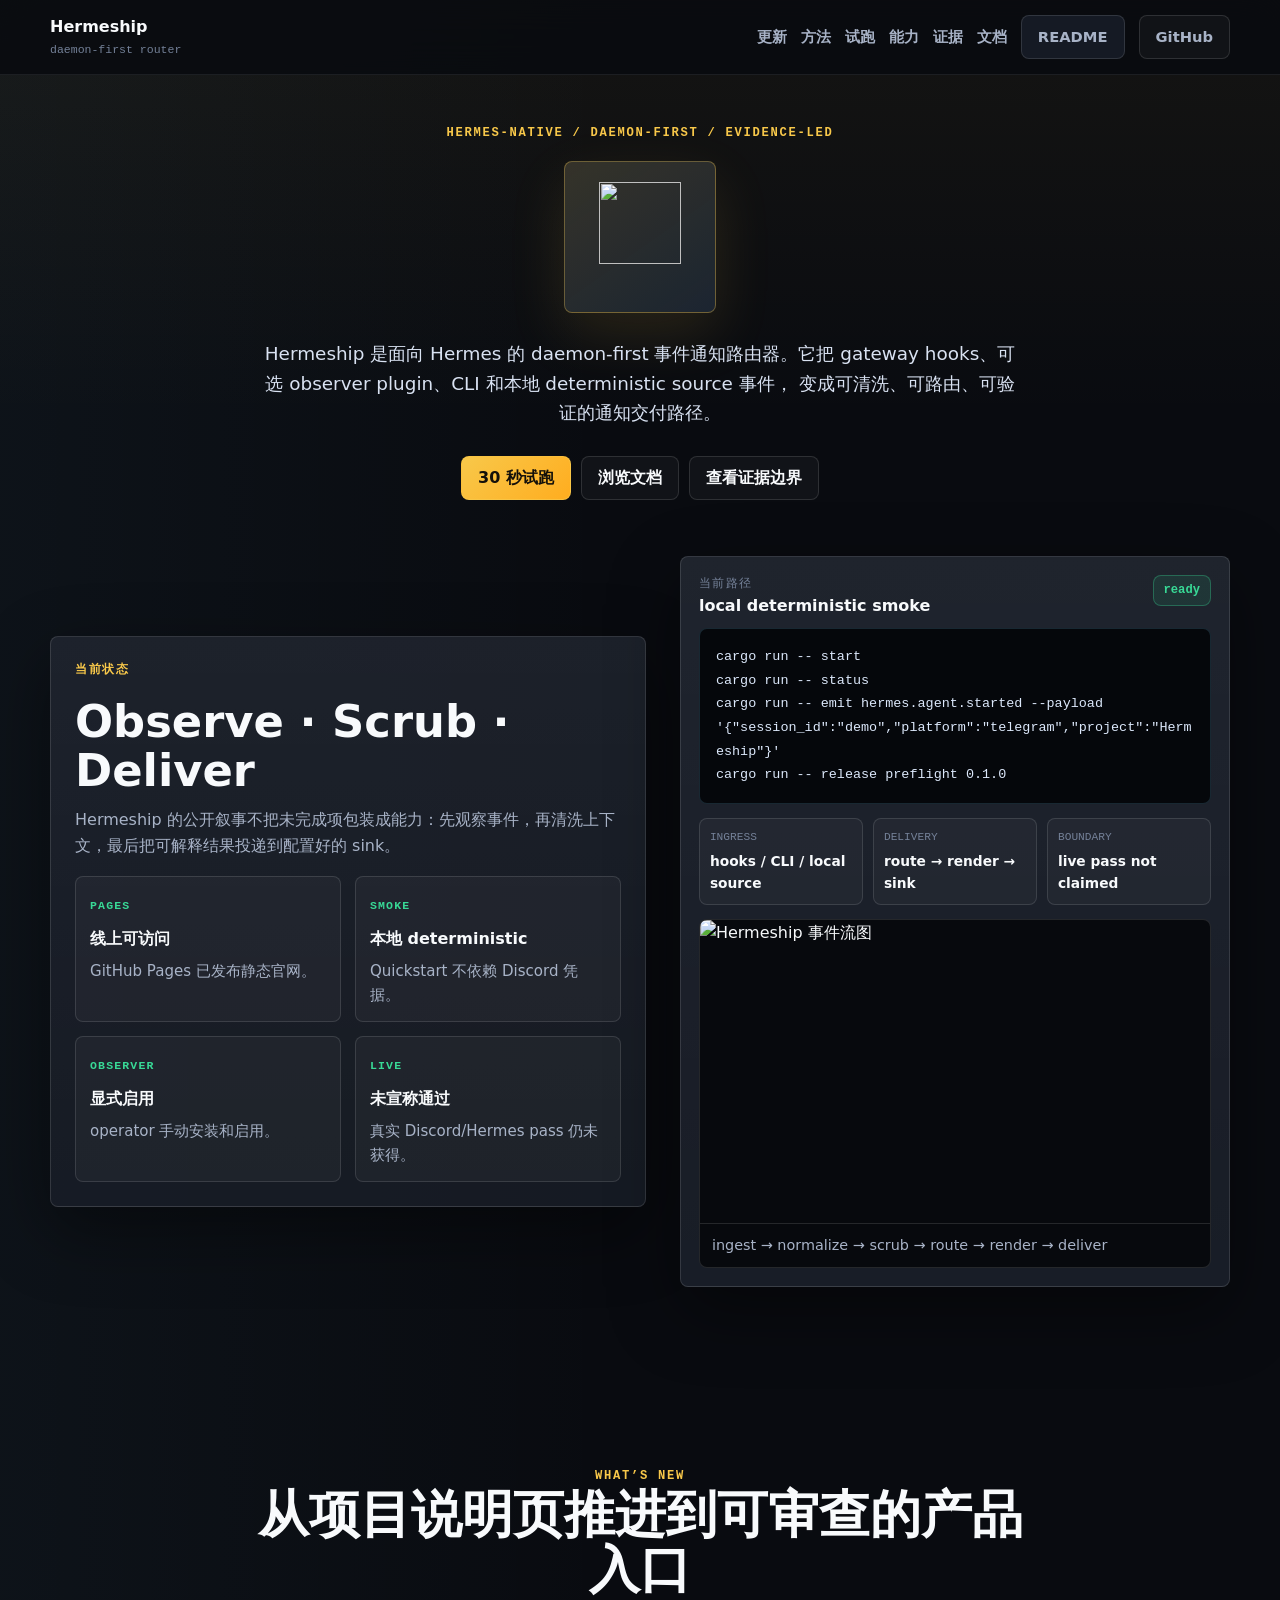
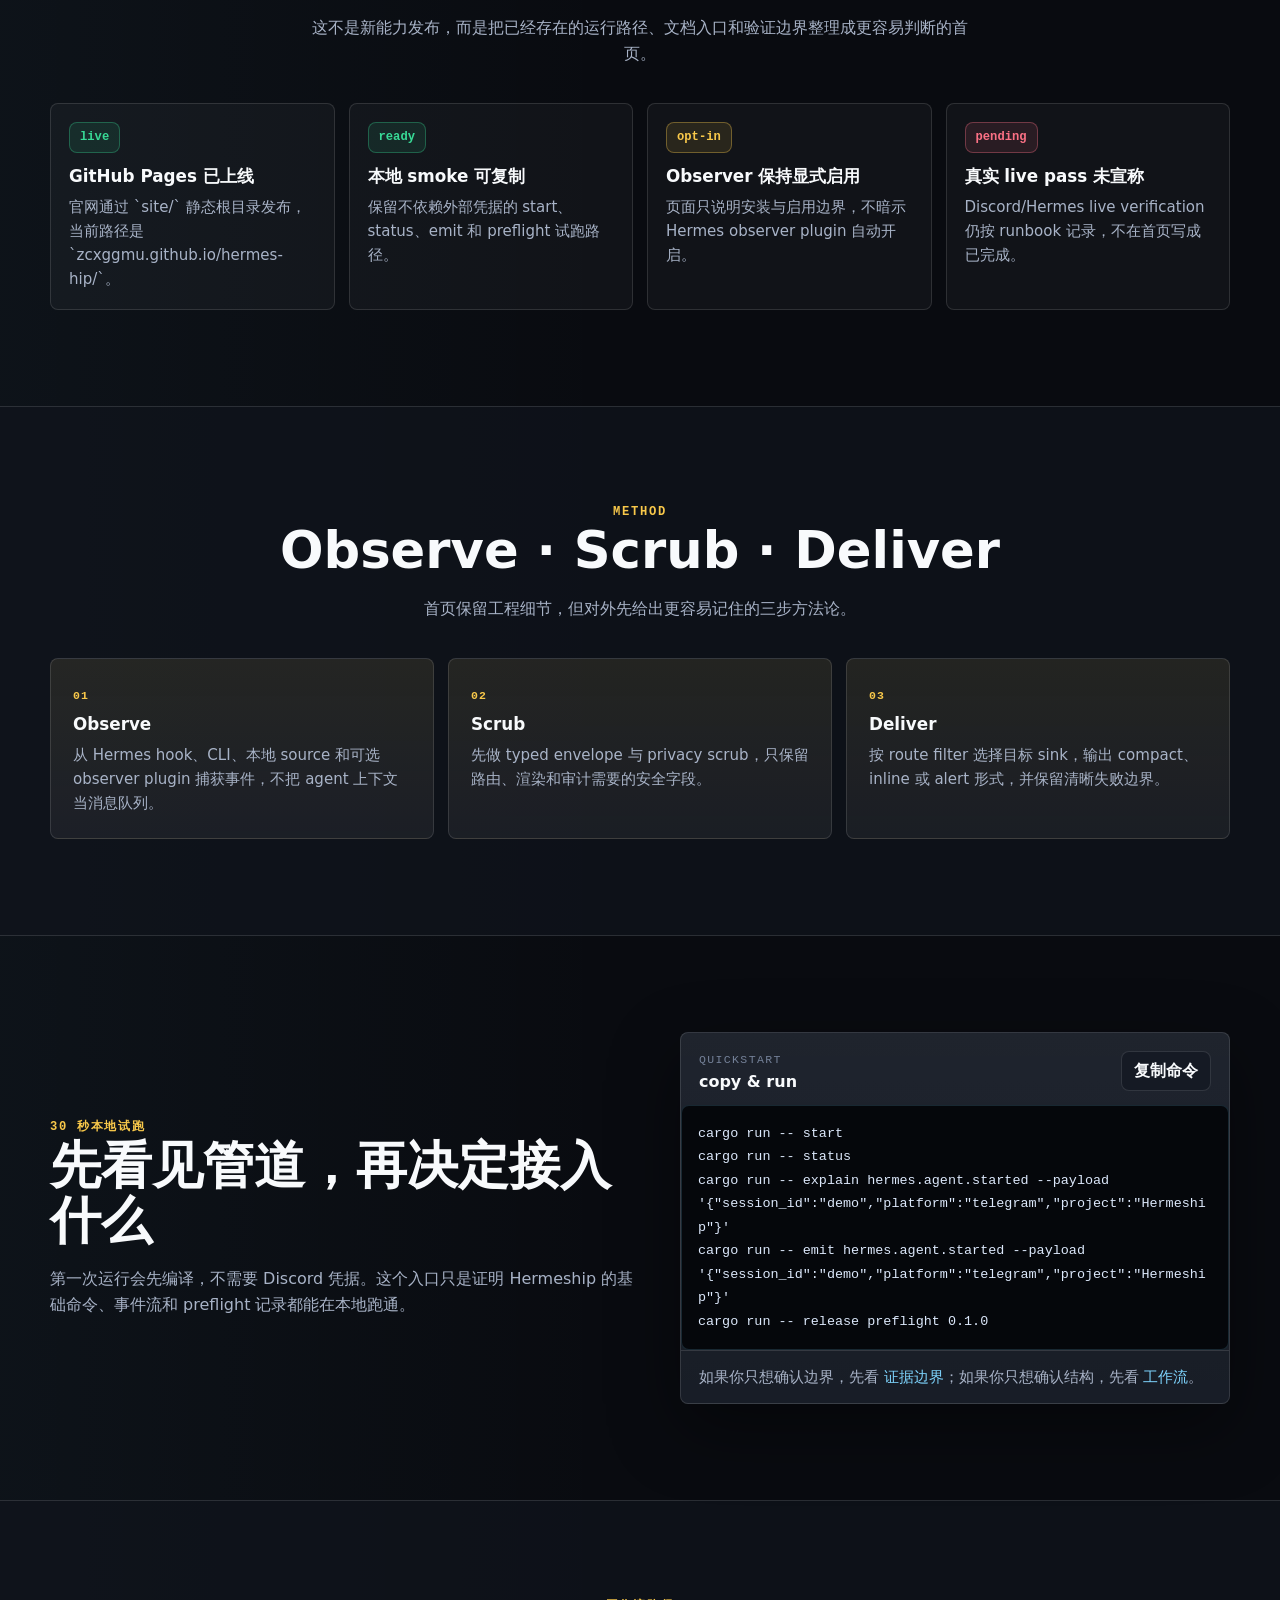
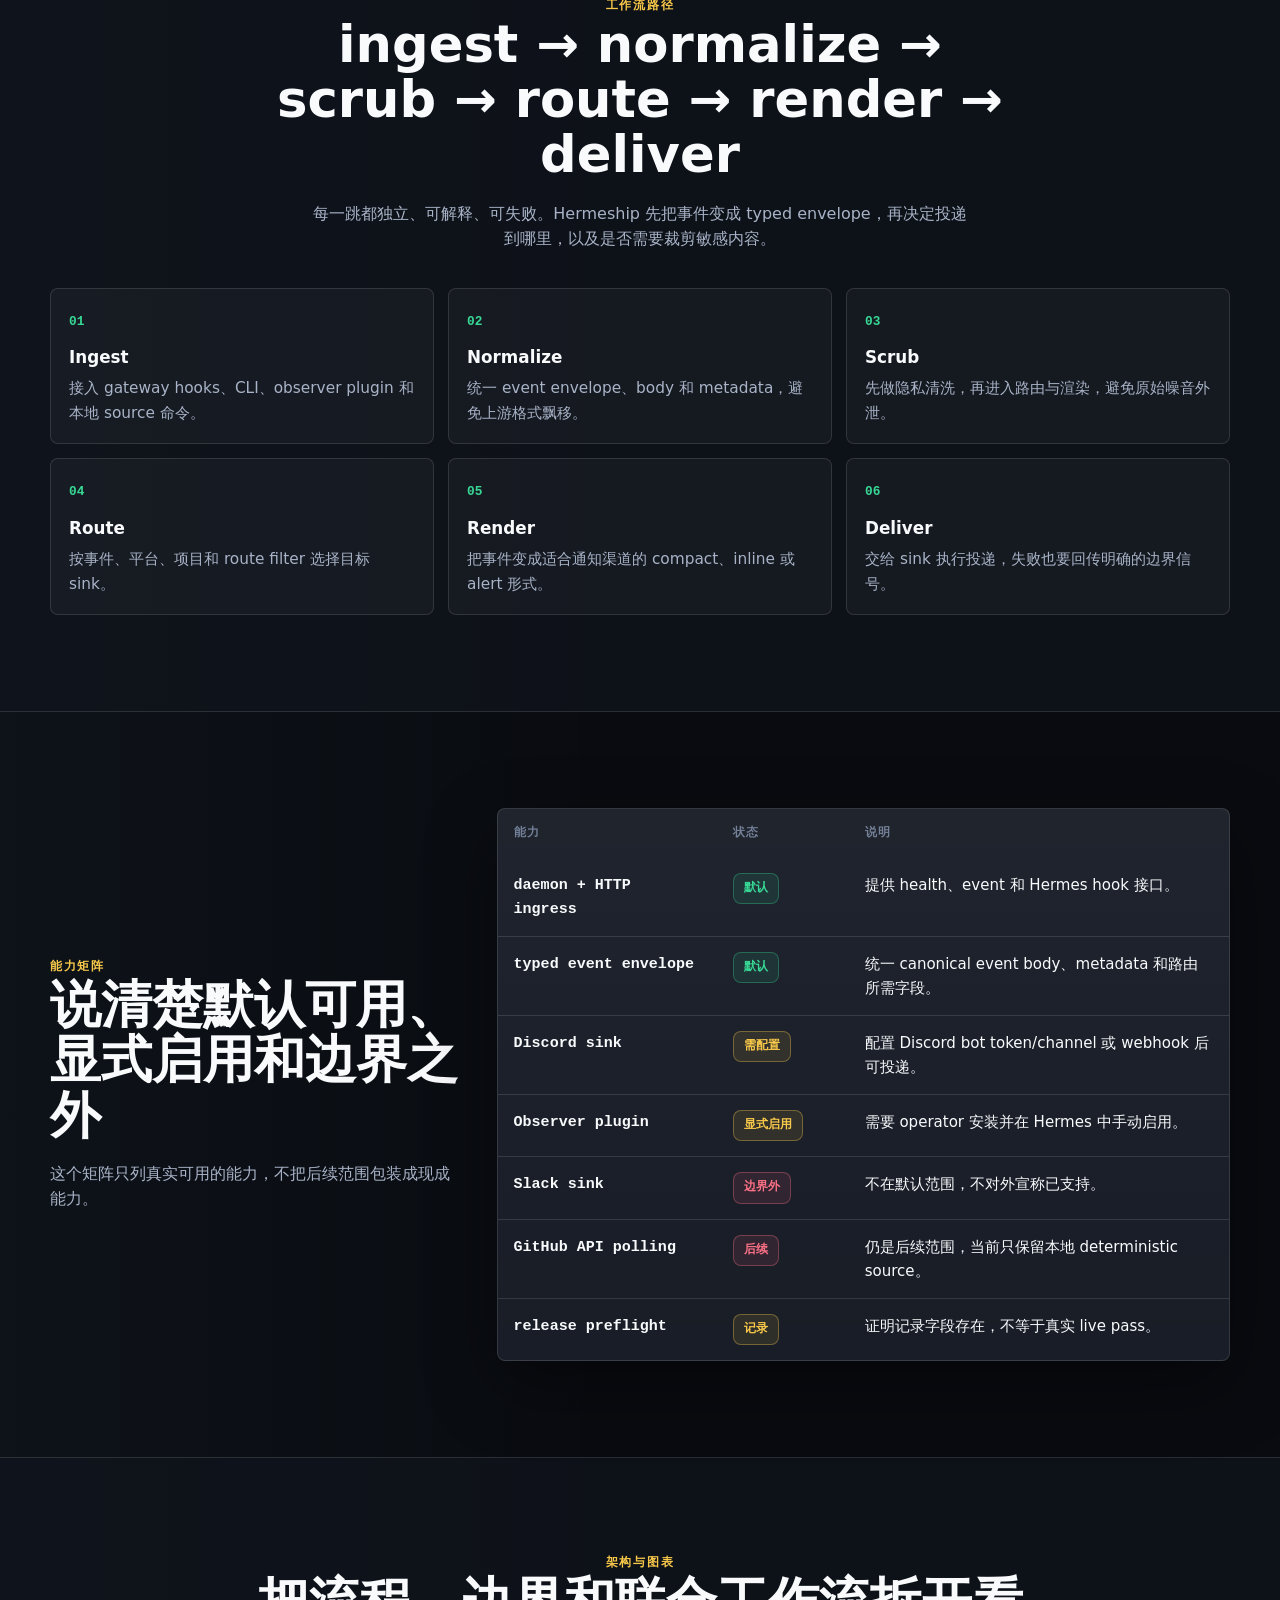
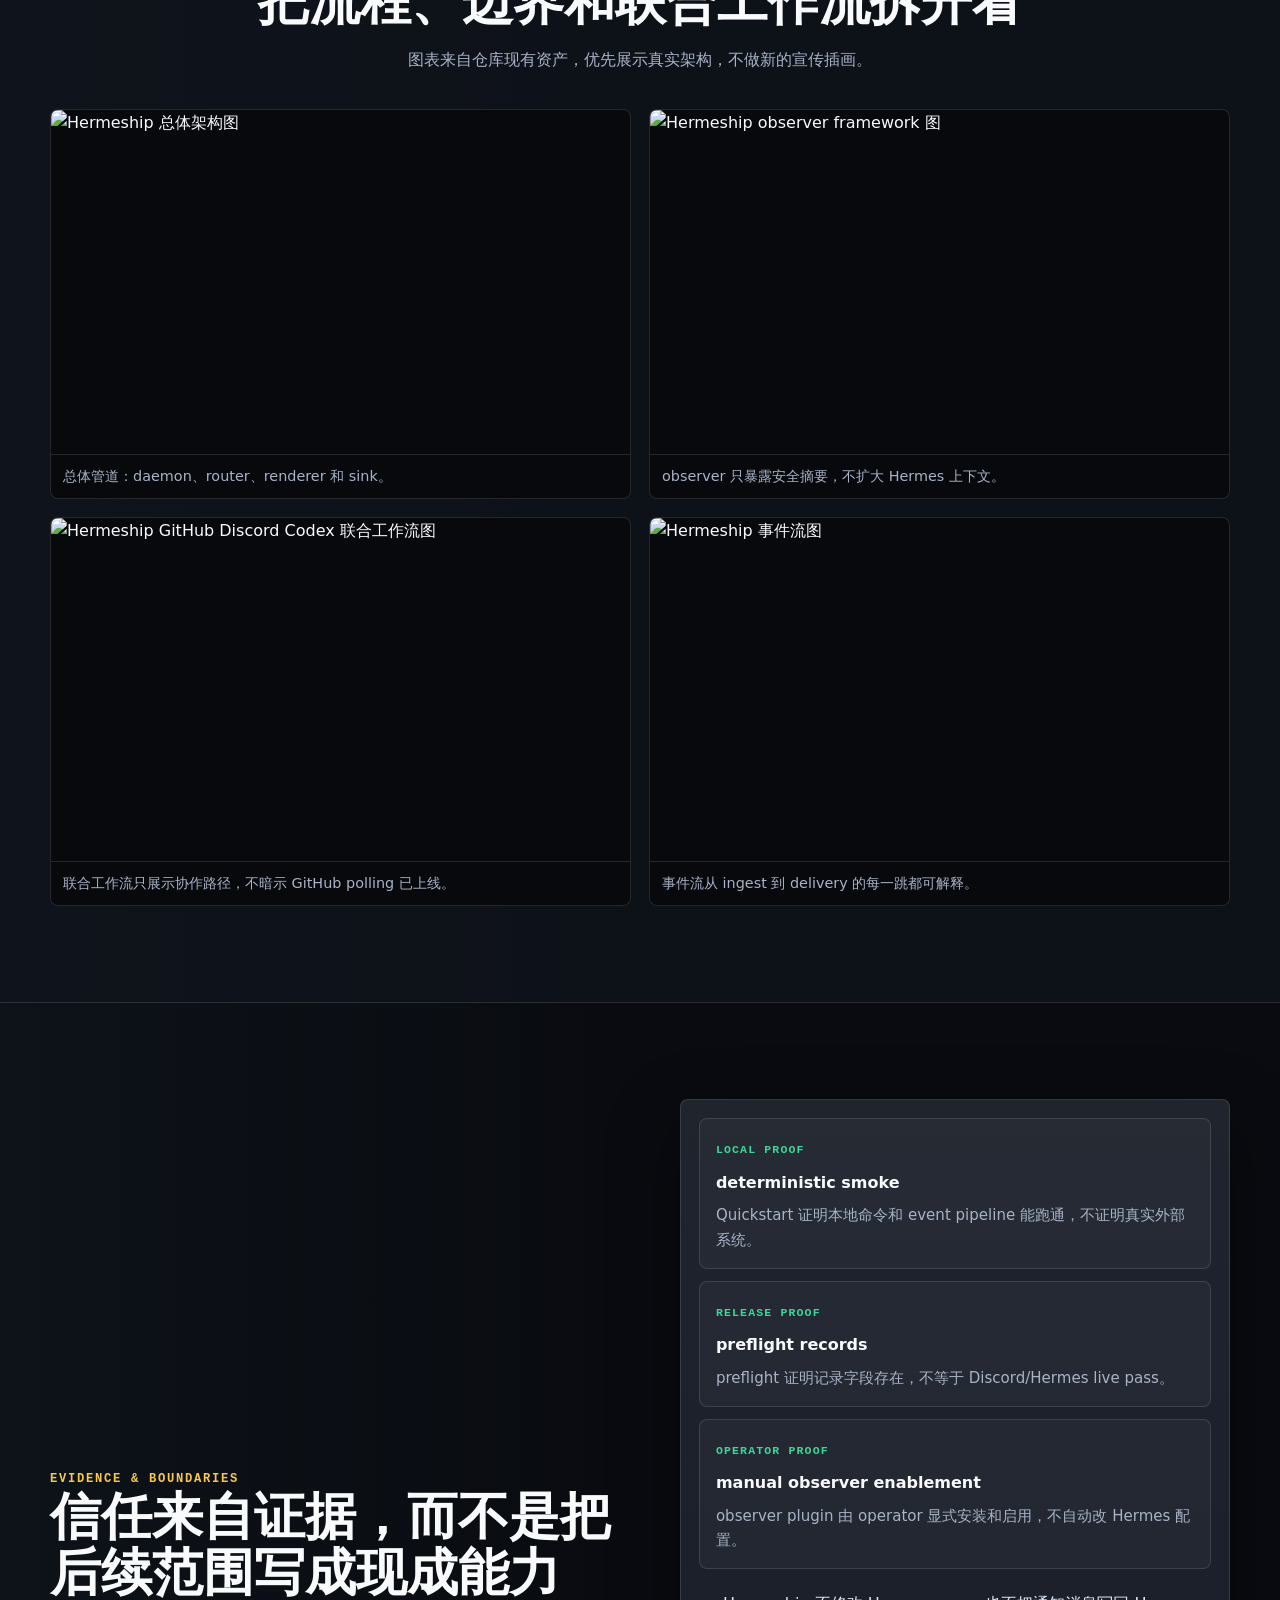
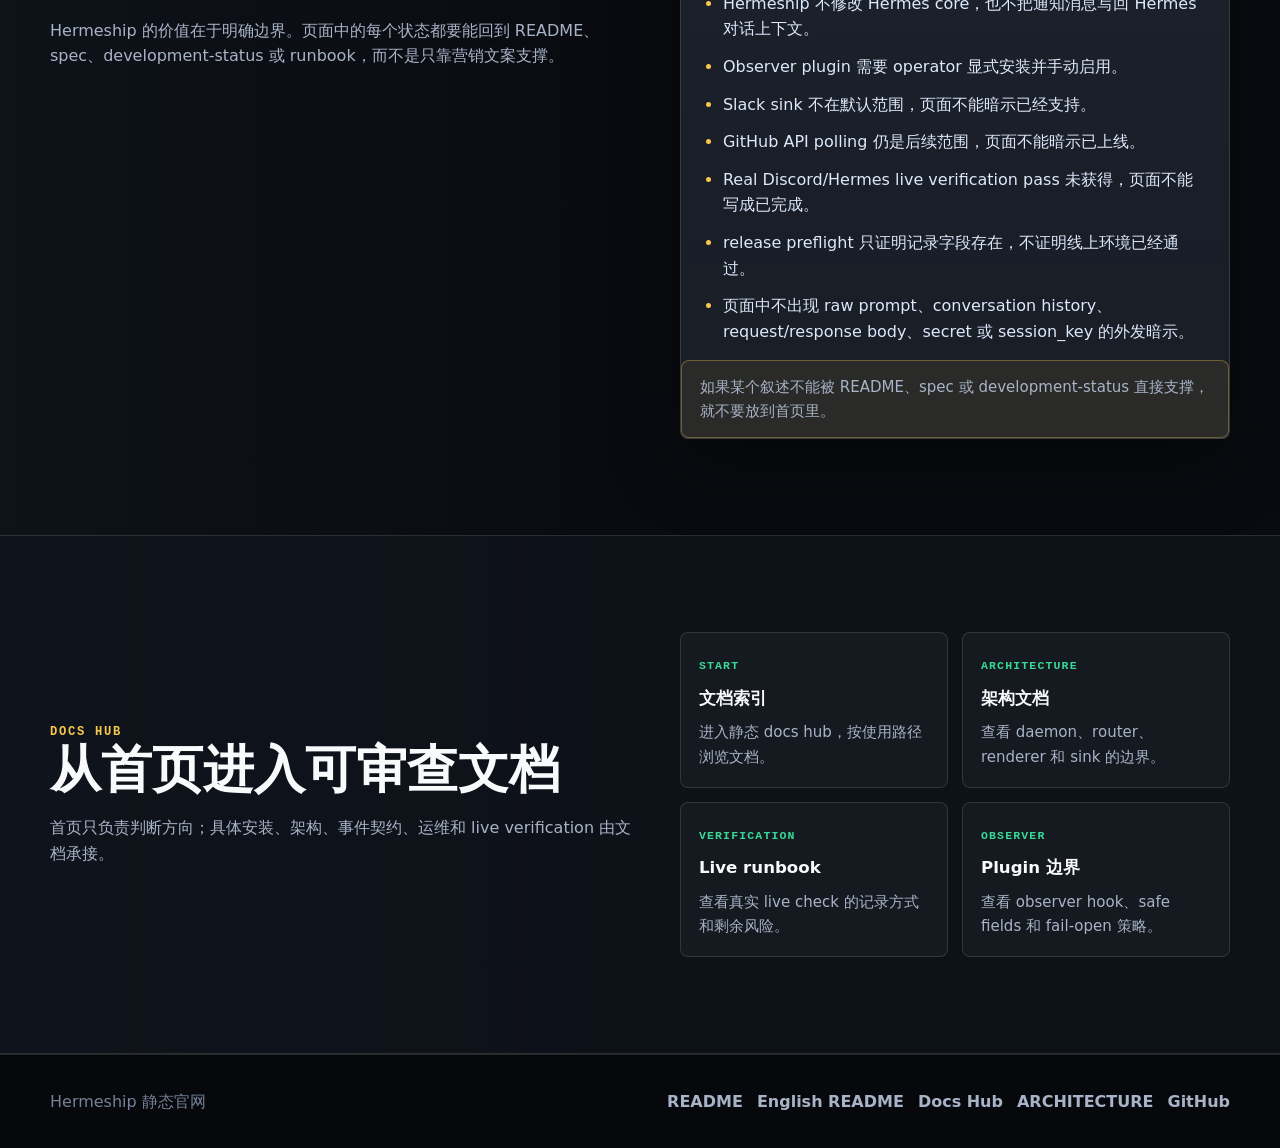
==== commit d9f38311: "site: 精简官网首屏项目标识" ====
--- a/index.html
+++ b/index.html
@@ -11,7 +11,7 @@
   <title>Hermeship — daemon-first 事件通知路由器</title>
   <link rel="icon" href="./assets/branding/hermeship-icon.png" />
   <link rel="apple-touch-icon" href="./assets/branding/hermeship-icon.png" />
-  <link rel="stylesheet" href="./css/styles.css?v=20260624-1" />
+  <link rel="stylesheet" href="./css/styles.css?v=20260627-1" />
   <script src="./js/main.js?v=20260623-2" defer></script>
 </head>
 <body>
@@ -20,8 +20,7 @@
   <header class="site-header" id="top">
     <nav class="nav" aria-label="主要导航">
       <div class="container nav__inner">
-        <a class="brand" href="#top" aria-label="Hermeship 首页">
-          <img class="brand__icon" src="./assets/branding/hermeship-icon.png" alt="" width="64" height="64" />
+        <a class="brand brand--text" href="#top" aria-label="Hermeship 首页">
           <span class="brand__text">
             <span class="brand__name">Hermeship</span>
             <span class="brand__meta">daemon-first router</span>
@@ -50,6 +49,7 @@
 
     <section class="hero">
       <div class="container hero__identity">
+        <h1 class="sr-only">Hermeship</h1>
         <p class="eyebrow">Hermes-native / daemon-first / evidence-led</p>
         <span class="hero__icon-frame" aria-hidden="true">
           <img
@@ -62,18 +62,8 @@
             decoding="async"
           />
         </span>
-        <img
-          class="hero__lockup"
-          src="./assets/branding/hermeship-lockup.png"
-          alt="Hermeship"
-          width="1280"
-          height="360"
-          loading="eager"
-          decoding="async"
-        />
-        <h1>Hermeship</h1>
         <p class="hero__lede">
-          面向 Hermes 的 daemon-first 事件通知路由器。它把 gateway hooks、可选 observer plugin、CLI 和本地 deterministic source 事件，
+          Hermeship 是面向 Hermes 的 daemon-first 事件通知路由器。它把 gateway hooks、可选 observer plugin、CLI 和本地 deterministic source 事件，
           变成可清洗、可路由、可验证的通知交付路径。
         </p>
 
--- a/css/styles.css
+++ b/css/styles.css
@@ -143,6 +143,18 @@
   transform: translateY(0);
 }
 
+.sr-only {
+  position: absolute;
+  width: 1px;
+  height: 1px;
+  overflow: hidden;
+  clip: rect(0, 0, 0, 0);
+  white-space: nowrap;
+  border: 0;
+  padding: 0;
+  margin: -1px;
+}
+
 .site-header {
   position: relative;
   min-height: 100dvh;
@@ -200,6 +212,10 @@
   color: var(--subtle);
   font-family: var(--mono);
   font-size: 0.72rem;
+}
+
+.brand--text {
+  min-height: 44px;
 }
 
 .nav__toggle {
@@ -329,10 +345,10 @@
 
 .hero__icon-frame {
   display: grid;
-  width: clamp(96px, 11vw, 136px);
+  width: clamp(112px, 12vw, 152px);
   aspect-ratio: 1;
   place-items: center;
-  margin-bottom: 18px;
+  margin-bottom: 26px;
   border: 1px solid rgba(248, 200, 74, 0.34);
   border-radius: var(--radius);
   background:
@@ -373,14 +389,6 @@
   font-weight: 700;
   letter-spacing: 0.14em;
   text-transform: uppercase;
-}
-
-.hero__lockup {
-  width: min(420px, 100%);
-  height: auto;
-  margin: 0 auto 18px;
-  border: 1px solid rgba(248, 200, 74, 0.14);
-  border-radius: var(--radius);
 }
 
 .hero__lede {
